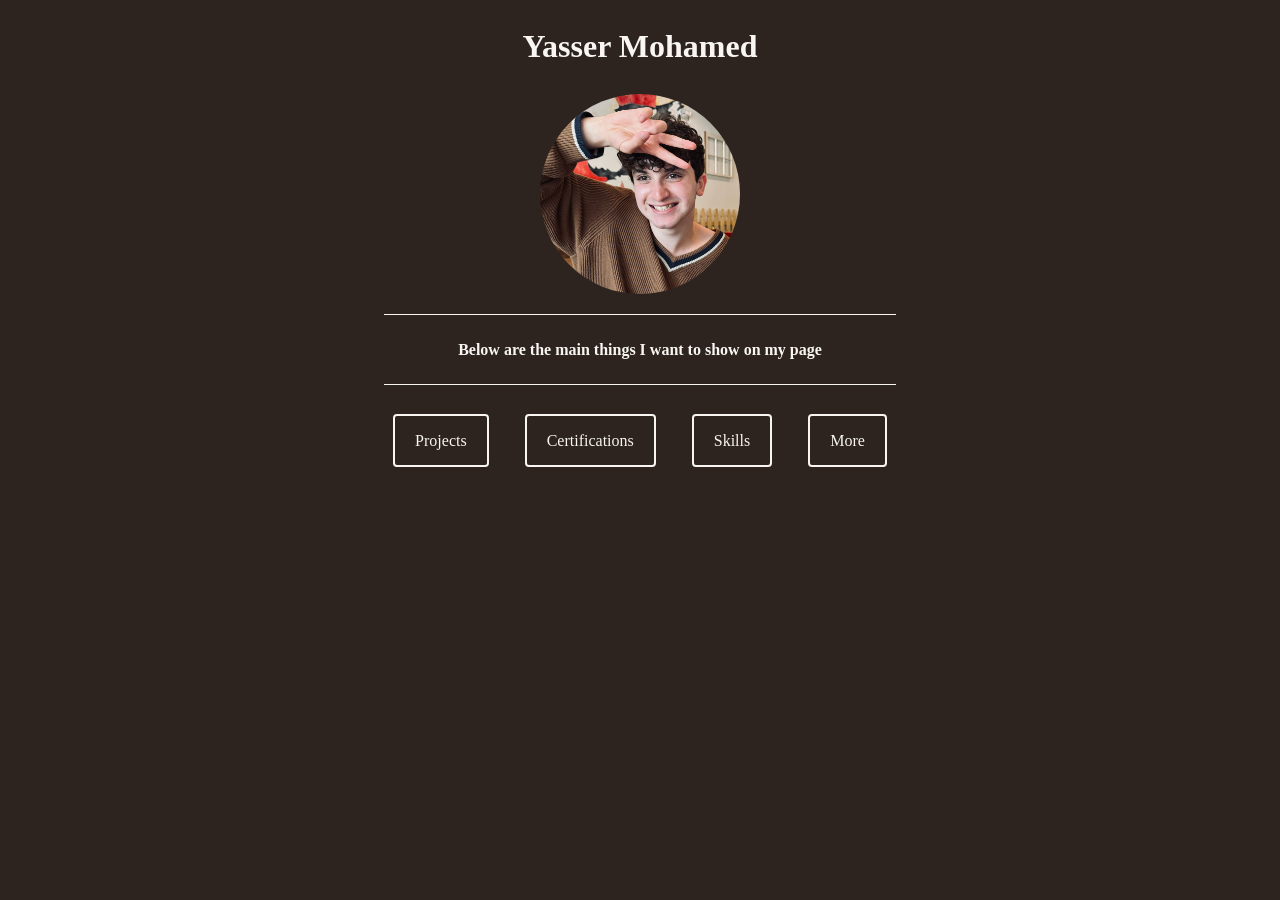
==== index.html @ ab0b314a "fix(index): restore previous version" ====
<!DOCTYPE html>
<html lang="en">
  <head>
    <meta charset="UTF-8"> 
    <title>Home</title>
    <link rel="stylesheet" href="css/styles.css">
  </head>
  <body>
    <header>
      <div class="center">
        <h1>Yasser Mohamed</h1>
        <div class="circular picture">
          <img src="images/CoverPhoto.png" alt="omg it's me!" width="200" height="200">
        </div>
      </div>
    </header>

    <main>
      <div class="center">
        <hr/>
        <h4>Below are the main things I want to show on my page</h4>
        <hr/>

          <!-- TODO: replace links with dropdown menus -->
          <nav>
            <div class="bordered-text"><a href="projects.html">Projects</a></div>
            <div class="bordered-text"><a href="certifications.html">Certifications</a></div>
            <div class="bordered-text"><a href="skills.html">Skills</a></div>
            <div class="bordered-text"><a href="more.html">More</a></div>
        </div>
      </div>
    </main>
  </body>
</html>
---- css/styles.css ----
:root {
  --bg: #2d241f;
  --text: #f8f5f2;
  --accent: #bdd5ef;
  --link: #f8f5f2;
}

body {
  background-color: var(--bg);
  color: var(--text);
  font-family: Garamond, serif;
  line-height: 1.6;
  margin: 0;
}

a { color: var(--link); text-decoration: none; }

a:hover { color: var(--accent); }

.center { text-align: center; }

.bordered-text {
    border: 2px solid var(--text);
    padding: .75em 1.25em;
    margin: 1em 1em;
    display:inline-block;
    border-radius: .25em;
  /*background: rgba(248,245,242,0.05); */
}

.circular img {
  border-radius: 50%;
}

hr {
  display: block;
  height: 1px;
  width: 512px;
  border: 0;
  border-top: 1px solid var(--text);
  margin: .75em auto;
  padding: 0;
}
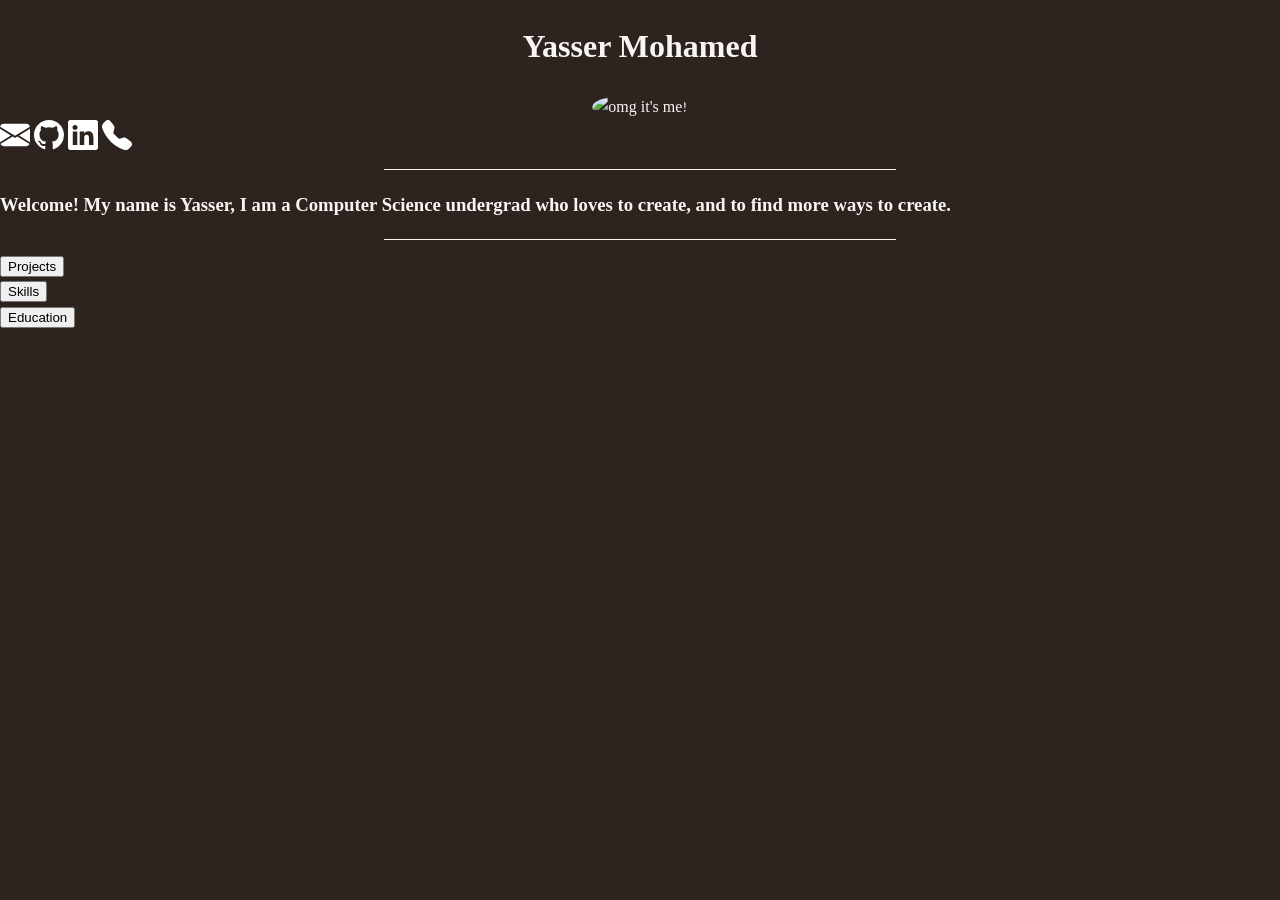
==== commit d97a09e1: "feat(ui): add WIP dropdown sections and wrench 'Under Construction'" ====
--- a/index.html
+++ b/index.html
@@ -1,34 +1,114 @@
 <!DOCTYPE html>
 <html lang="en">
   <head>
-    <meta charset="UTF-8"> 
+    <meta charset="UTF-8" />
     <title>Home</title>
-    <link rel="stylesheet" href="css/styles.css">
+    <link rel="stylesheet" href="css/styles.css" />
+    <script src="js/script.js" defer></script>
   </head>
   <body>
     <header>
       <div class="center">
         <h1>Yasser Mohamed</h1>
         <div class="circular picture">
-          <img src="images/CoverPhoto.png" alt="omg it's me!" width="200" height="200">
+          <img
+            src="assets/images/cover-photo.png"
+            alt="omg it's me!"
+            width="200"
+            height="200"
+          />
         </div>
       </div>
     </header>
 
+    <div class="icons">
+      <a href="mailto:fxassermohamed@gmail.com">
+        <img
+          src="assets/icons/envelope-fill.svg"
+          alt="Email me here!"
+          style="width:30px;height:30px;"
+        />
+      </a>
+      <a href="https://github.com/fxasser">
+        <img
+          src="assets/icons/github.svg"
+          alt="Check out my GitHub!"
+          style="width:30px;height:30px;"
+        />
+      </a>
+      <a href="https://www.linkedin.com/in/fxasser/">
+        <img
+          src="assets/icons/linkedin.svg"
+          alt="Connect with me on LinkedIn!"
+          style="width:30px;height:30px;"
+        />
+      </a>
+      <a href="tel:919-756-0816">
+        <img
+          src="assets/icons/telephone-fill.svg"
+          alt="Give me a call here!"
+          style="width:30px;height:30px;"
+        />
+      </a>
+    </div>
+
     <main>
-      <div class="center">
-        <hr/>
-        <h4>Below are the main things I want to show on my page</h4>
-        <hr/>
+      <div class="blurb">
+        <hr />
+        <h3>
+          Welcome! My name is Yasser, I am a Computer Science undergrad who
+          loves to create, and to find more ways to create.
+        </h3>
+        <hr />
+      </div>
 
-          <!-- TODO: replace links with dropdown menus -->
-          <nav>
-            <div class="bordered-text"><a href="projects.html">Projects</a></div>
-            <div class="bordered-text"><a href="certifications.html">Certifications</a></div>
-            <div class="bordered-text"><a href="skills.html">Skills</a></div>
-            <div class="bordered-text"><a href="more.html">More</a></div>
-        </div>
-      </div>
+      <section class="dropdowns">
+          <div class="dropdown">
+            <button class="dropdown-btn" aria-expanded="false">Projects</button>
+            <div class="dropdown-panel" hidden>
+              <p>Highlights of my recent builds and experiments</p>
+              <!-- <a href="projects.html">View all projects →</a> -->
+          <img
+          src="assets/icons/wrench.svg"
+          alt="Under Construction!"
+          style="width:30px;height:30px;"
+        />
+          <p>Under Construction!</p>
+            </div>
+          </div>
+
+          <div class="dropdown">
+            <button class="dropdown-btn" aria-expanded="false">Skills</button>
+            <div class="dropdown-panel" hidden>
+              <p>Self assesment of my personal skills</p>
+              <!-- <a href="projects.html">View all projects →</a> -->
+               <img
+          src="assets/icons/wrench.svg"
+          alt="Under Construction!"
+          style="width:30px;height:30px;"
+        />
+          <p>Under Construction!</p>
+            </div>
+          </div>
+            </div>
+          </div>
+
+          <div class="dropdown">
+            <button class="dropdown-btn" aria-expanded="false">Education</button>
+            <div class="dropdown-panel" hidden>
+              <p>My relevant course and education history</p>
+              <!-- <a href="projects.html">View all projects →</#a> -->
+                <img
+          src="assets/icons/wrench.svg"
+          alt="Under Construction!"
+          style="width:30px;height:30px;"
+        />
+          <p>Under Construction!</p>
+            </div>
+          </div>
+            </div>
+          </div>
+        </section>
     </main>
   </body>
-</html>
+</html>
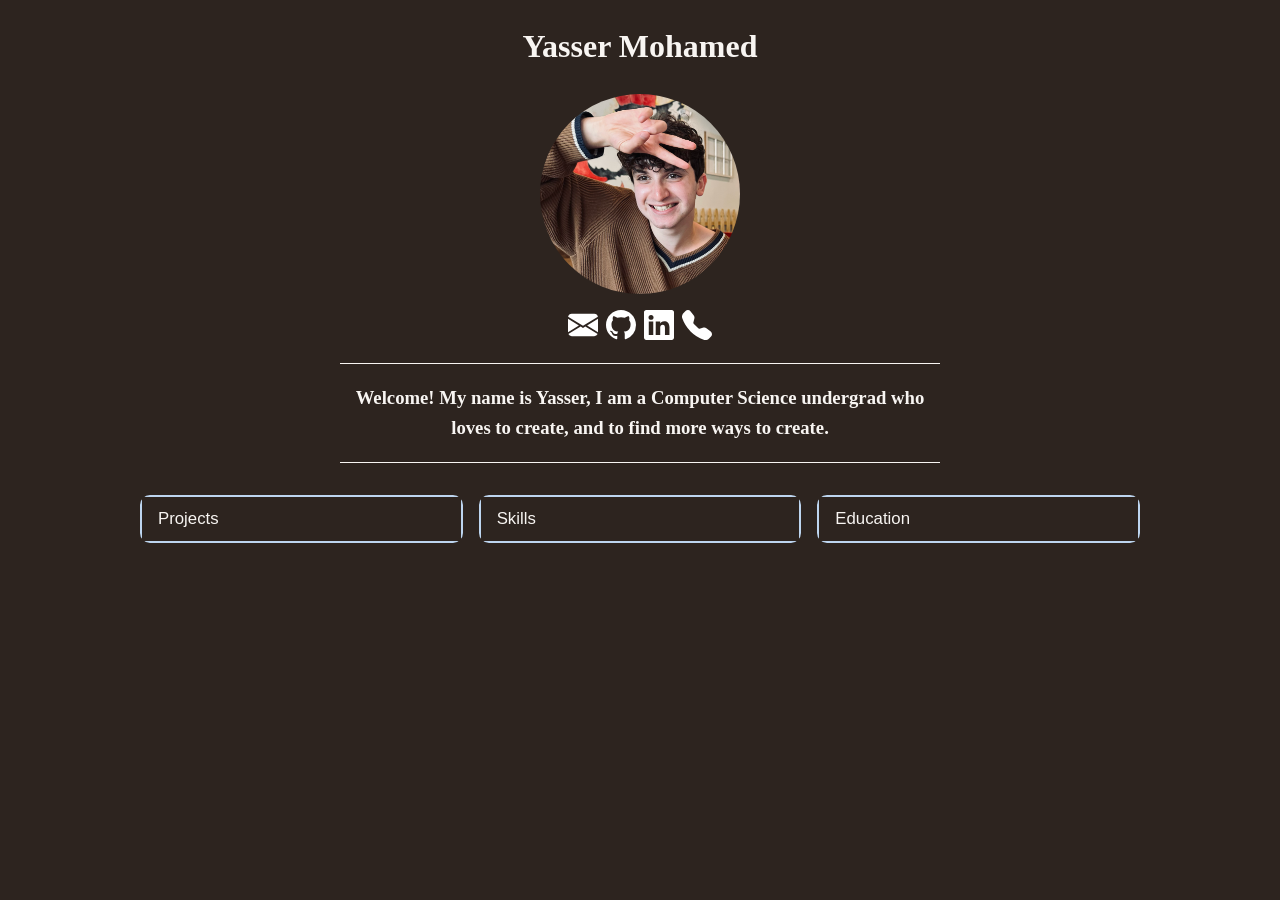
==== commit 778d125a: "fix(images): correct <img> src to assets/images/CoverPhoto.png" ====
--- a/index.html
+++ b/index.html
@@ -12,7 +12,7 @@
         <h1>Yasser Mohamed</h1>
         <div class="circular picture">
           <img
-            src="assets/images/cover-photo.png"
+            src="assets/images/CoverPhoto.png"
             alt="omg it's me!"
             width="200"
             height="200"
--- a/css/styles.css
+++ b/css/styles.css
@@ -1,10 +1,11 @@
+/* Set the primary color scheme for the website */
 :root {
   --bg: #2d241f;
   --text: #f8f5f2;
   --accent: #bdd5ef;
   --link: #f8f5f2;
 }
-
+/** Sets the primary stlying for the body section, including colors, font, and margins */
 body {
   background-color: var(--bg);
   color: var(--text);
@@ -13,26 +14,37 @@
   margin: 0;
 }
 
+/* Styles the anchor links */
 a { color: var(--link); text-decoration: none; }
 
 a:hover { color: var(--accent); }
 
+/* Sets necessary elements to a centered alingment */
 .center { text-align: center; }
 
-.bordered-text {
+/* Creeates a border around the passed text, with the specificied variables */
+/*.bordered-text {
     border: 2px solid var(--text);
     padding: .75em 1.25em;
     margin: 1em 1em;
     display:inline-block;
     border-radius: .25em;
-  /*background: rgba(248,245,242,0.05); */
-}
+  /* background: rgba(248,245,242,0.05); */
+/*
+} */
 
+/* Turns an image into a circle */
 .circular img {
   border-radius: 50%;
 }
 
-hr {
+/* Sets the fill color for SVG icons */
+.svg-color {
+  fill: var(--text);
+}
+
+/* Styles a horizontal rule element used specifically by the intro text */
+.intro-hr {
   display: block;
   height: 1px;
   width: 512px;
@@ -40,4 +52,110 @@
   border-top: 1px solid var(--text);
   margin: .75em auto;
   padding: 0;
+}
+/* Turns the passed text into a button that opens a drop-down menu when clicked  */
+.dropdowns {
+  display: flex;
+  flex-wrap: wrap;
+  gap: 1rem;
+  justify-content: center;
+  max-width: 1000px;
+  margin: 2rem auto;
+}
+
+/* Card stays fixed height; panel will overlay outside it */
+.dropdown {
+  position: relative;
+  flex: 1 1 260px;
+  max-width: 320px;
+  border: 2px solid var(--accent);
+  border-radius: 10px;
+  overflow: visible;
+}
+
+/* Sets styling for .dropdowns */
+.dropdown-btn {
+  width: 100%;
+  text-align: left;
+  background: var(--bg);
+  color: var(--text);
+  padding: 12px 16px;
+  font-size: 1.05rem;
+  border: none;
+  cursor: pointer;
+}
+
+/* Sliding panel for .dropdowns, positioned below the card */
+.dropdown-panel {
+  position: absolute;
+  left: -2px;
+  right: -2px;
+  top: calc(100% + 8px);
+  padding: 12px 16px;
+
+  opacity: 0;
+  pointer-events: none;
+  transform: translateY(-8px);
+  transition: opacity .25s ease, transform .25s ease;
+  z-index: 5;
+}
+
+/* Visible state for .dropdown-panel */
+.dropdown.open .dropdown-panel {
+  opacity: 1;
+  pointer-events: auto;
+  transform: translateY(0);
+}
+
+/* Links inside panel */
+.dropdown-panel a {
+  display: inline-block;
+  margin-top: 6px;
+  color: var(--link);
+  text-decoration: none;
+}
+.dropdown-panel a:hover { color: var(--accent); }
+
+/* Dropdown button hover effect */
+.dropdown-btn:hover {
+  background-color: #8f6a4b;
+}
+
+
+/* Links inside dropdown content */
+.dropdown-content a {
+  display: block;
+  color: var(--link);
+  margin: 8px 0;
+}
+
+/* Active state for dropdowns */
+.dropdown.active .dropdown-content {
+  max-height: 200px;
+  padding: 15px 20px;
+}
+
+/* Hover effect for dropdowns */
+.dropdown:hover .dropdown-content {
+  max-height: 200px;
+  padding: 15px 20px;
+}
+
+/* Adds a small margin between social icons, and centers them */
+.icons{
+  display:flex;
+  justify-content:center;
+  align-items:center;
+  gap:.5rem;
+  margin:.5rem auto;
+}
+
+
+/* Constrain the blurb and hr to same width */
+.blurb{ max-width:75ch; margin:1rem auto; text-align:center; }
+.blurb hr{
+  width:100%;
+  border:0;
+  border-top:1px solid var(--text);
+  margin:.75em 0;
 }
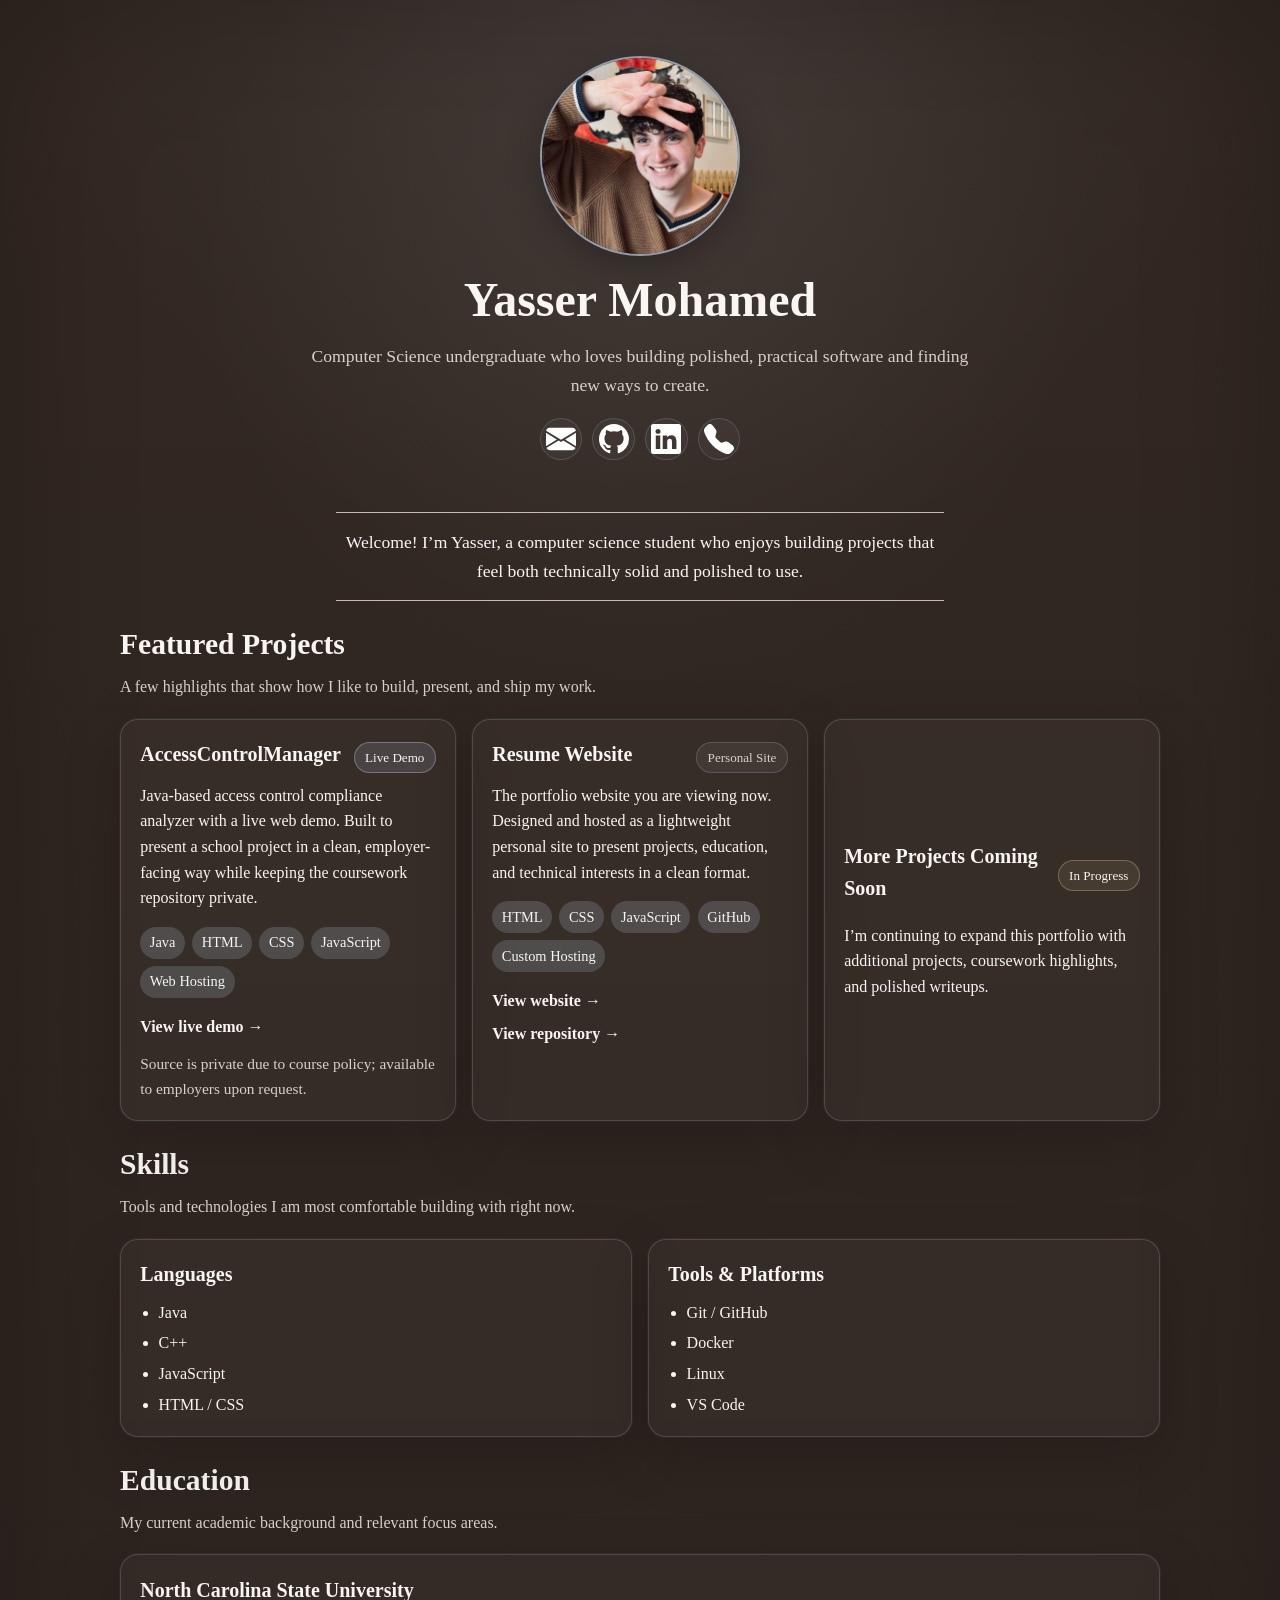
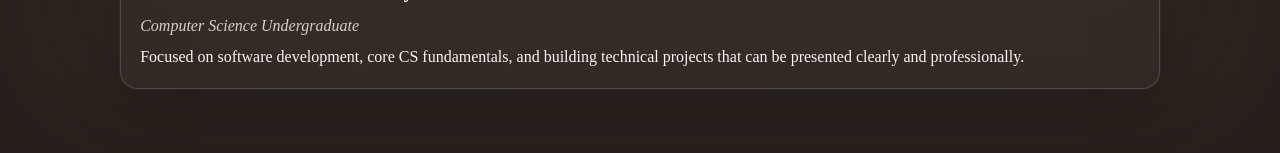
==== commit 89e2de0f: "feat(site): redesign portfolio homepage with section-based layout" ====
--- a/index.html
+++ b/index.html
@@ -2,113 +2,241 @@
 <html lang="en">
   <head>
     <meta charset="UTF-8" />
-    <title>Home</title>
+    <meta
+      name="viewport"
+      content="width=device-width, initial-scale=1.0"
+    />
+    <title>Yasser Mohamed | Portfolio</title>
     <link rel="stylesheet" href="css/styles.css" />
     <script src="js/script.js" defer></script>
   </head>
   <body>
-    <header>
-      <div class="center">
-        <h1>Yasser Mohamed</h1>
-        <div class="circular picture">
+    <div class="page-shell">
+      <header class="hero">
+        <div class="hero__content">
           <img
+            class="hero__photo"
             src="assets/images/CoverPhoto.png"
-            alt="omg it's me!"
+            alt="Portrait of Yasser Mohamed"
             width="200"
             height="200"
           />
+
+          <h1>Yasser Mohamed</h1>
+
+          <p class="hero__tagline">
+            Computer Science undergraduate who loves building polished,
+            practical software and finding new ways to create.
+          </p>
+
+          <div class="icons" aria-label="Social links">
+            <a href="mailto:fxassermohamed@gmail.com" aria-label="Email">
+              <img
+                src="assets/icons/envelope-fill.svg"
+                alt=""
+                width="30"
+                height="30"
+              />
+            </a>
+            <a href="https://github.com/fxasser" aria-label="GitHub">
+              <img
+                src="assets/icons/github.svg"
+                alt=""
+                width="30"
+                height="30"
+              />
+            </a>
+            <a
+              href="https://www.linkedin.com/in/fxasser/"
+              aria-label="LinkedIn"
+            >
+              <img
+                src="assets/icons/linkedin.svg"
+                alt=""
+                width="30"
+                height="30"
+              />
+            </a>
+            <a href="tel:919-756-0816" aria-label="Phone">
+              <img
+                src="assets/icons/telephone-fill.svg"
+                alt=""
+                width="30"
+                height="30"
+              />
+            </a>
+          </div>
         </div>
-      </div>
-    </header>
-
-    <div class="icons">
-      <a href="mailto:fxassermohamed@gmail.com">
-        <img
-          src="assets/icons/envelope-fill.svg"
-          alt="Email me here!"
-          style="width:30px;height:30px;"
-        />
-      </a>
-      <a href="https://github.com/fxasser">
-        <img
-          src="assets/icons/github.svg"
-          alt="Check out my GitHub!"
-          style="width:30px;height:30px;"
-        />
-      </a>
-      <a href="https://www.linkedin.com/in/fxasser/">
-        <img
-          src="assets/icons/linkedin.svg"
-          alt="Connect with me on LinkedIn!"
-          style="width:30px;height:30px;"
-        />
-      </a>
-      <a href="tel:919-756-0816">
-        <img
-          src="assets/icons/telephone-fill.svg"
-          alt="Give me a call here!"
-          style="width:30px;height:30px;"
-        />
-      </a>
+      </header>
+
+      <main class="main-content">
+        <section class="section intro">
+          <div class="section__inner narrow">
+            <hr class="section-rule" />
+            <p class="intro-text">
+              Welcome! I’m Yasser, a computer science student who enjoys
+              building projects that feel both technically solid and polished to
+              use.
+            </p>
+            <hr class="section-rule" />
+          </div>
+        </section>
+
+        <section class="section">
+          <div class="section__inner">
+            <div class="section-heading">
+              <h2>Featured Projects</h2>
+              <p>
+                A few highlights that show how I like to build, present, and
+                ship my work.
+              </p>
+            </div>
+
+            <div class="card-grid">
+              <article class="card project-card">
+                <div class="card__top">
+                  <h3>AccessControlManager</h3>
+                  <span class="badge badge--live">Live Demo</span>
+                </div>
+
+                <p>
+                  Java-based access control compliance analyzer with a live web
+                  demo. Built to present a school project in a clean,
+                  employer-facing way while keeping the coursework repository
+                  private.
+                </p>
+
+                <ul class="tag-list" aria-label="Project technologies">
+                  <li>Java</li>
+                  <li>HTML</li>
+                  <li>CSS</li>
+                  <li>JavaScript</li>
+                  <li>Web Hosting</li>
+                </ul>
+
+                <div class="card__links">
+                  <a
+                    href="https://accesscontrolmanager.fxasser.com/"
+                    target="_blank"
+                    rel="noopener noreferrer"
+                  >
+                    View live demo →
+                  </a>
+                  <p class="note">
+                    Source is private due to course policy; available to
+                    employers upon request.
+                  </p>
+                </div>
+              </article>
+
+              <article class="card project-card">
+                <div class="card__top">
+                  <h3>Resume Website</h3>
+                  <span class="badge">Personal Site</span>
+                </div>
+
+                <p>
+                  The portfolio website you are viewing now. Designed and hosted
+                  as a lightweight personal site to present projects, education,
+                  and technical interests in a clean format.
+                </p>
+
+                <ul class="tag-list" aria-label="Project technologies">
+                  <li>HTML</li>
+                  <li>CSS</li>
+                  <li>JavaScript</li>
+                  <li>GitHub</li>
+                  <li>Custom Hosting</li>
+                </ul>
+
+                <div class="card__links">
+                  <a
+                    href="https://fxasser.com"
+                    target="_blank"
+                    rel="noopener noreferrer"
+                  >
+                    View website →
+                  </a>
+                  <a
+                    href="https://github.com/fxasser/Resume-website"
+                    target="_blank"
+                    rel="noopener noreferrer"
+                  >
+                    View repository →
+                  </a>
+                </div>
+              </article>
+
+              <article class="card placeholder-card">
+                <div class="card__top">
+                  <h3>More Projects Coming Soon</h3>
+                  <span class="badge badge--wip">In Progress</span>
+                </div>
+
+                <p>
+                  I’m continuing to expand this portfolio with additional
+                  projects, coursework highlights, and polished writeups.
+                </p>
+              </article>
+            </div>
+          </div>
+        </section>
+
+        <section class="section">
+          <div class="section__inner">
+            <div class="section-heading">
+              <h2>Skills</h2>
+              <p>
+                Tools and technologies I am most comfortable building with right
+                now.
+              </p>
+            </div>
+
+            <div class="card-grid two-up">
+              <article class="card">
+                <h3>Languages</h3>
+                <ul class="simple-list">
+                  <li>Java</li>
+                  <li>C++</li>
+                  <li>JavaScript</li>
+                  <li>HTML / CSS</li>
+                </ul>
+              </article>
+
+              <article class="card">
+                <h3>Tools & Platforms</h3>
+                <ul class="simple-list">
+                  <li>Git / GitHub</li>
+                  <li>Docker</li>
+                  <li>Linux</li>
+                  <li>VS Code</li>
+                </ul>
+              </article>
+            </div>
+          </div>
+        </section>
+
+        <section class="section">
+          <div class="section__inner">
+            <div class="section-heading">
+              <h2>Education</h2>
+              <p>My current academic background and relevant focus areas.</p>
+            </div>
+
+            <article class="card education-card">
+              <h3>North Carolina State University</h3>
+              <p class="education-subtitle">
+                Computer Science Undergraduate
+              </p>
+              <p>
+                Focused on software development, core CS fundamentals, and
+                building technical projects that can be presented clearly and
+                professionally.
+              </p>
+            </article>
+          </div>
+        </section>
+      </main>
     </div>
-
-    <main>
-      <div class="blurb">
-        <hr />
-        <h3>
-          Welcome! My name is Yasser, I am a Computer Science undergrad who
-          loves to create, and to find more ways to create.
-        </h3>
-        <hr />
-      </div>
-
-      <section class="dropdowns">
-          <div class="dropdown">
-            <button class="dropdown-btn" aria-expanded="false">Projects</button>
-            <div class="dropdown-panel" hidden>
-              <p>Highlights of my recent builds and experiments</p>
-              <!-- <a href="projects.html">View all projects →</a> -->
-          <img
-          src="assets/icons/wrench.svg"
-          alt="Under Construction!"
-          style="width:30px;height:30px;"
-        />
-          <p>Under Construction!</p>
-            </div>
-          </div>
-
-          <div class="dropdown">
-            <button class="dropdown-btn" aria-expanded="false">Skills</button>
-            <div class="dropdown-panel" hidden>
-              <p>Self assesment of my personal skills</p>
-              <!-- <a href="projects.html">View all projects →</a> -->
-               <img
-          src="assets/icons/wrench.svg"
-          alt="Under Construction!"
-          style="width:30px;height:30px;"
-        />
-          <p>Under Construction!</p>
-            </div>
-          </div>
-            </div>
-          </div>
-
-          <div class="dropdown">
-            <button class="dropdown-btn" aria-expanded="false">Education</button>
-            <div class="dropdown-panel" hidden>
-              <p>My relevant course and education history</p>
-              <!-- <a href="projects.html">View all projects →</#a> -->
-                <img
-          src="assets/icons/wrench.svg"
-          alt="Under Construction!"
-          style="width:30px;height:30px;"
-        />
-          <p>Under Construction!</p>
-            </div>
-          </div>
-            </div>
-          </div>
-        </section>
-    </main>
   </body>
 </html>
--- a/css/styles.css
+++ b/css/styles.css
@@ -1,161 +1,286 @@
-/* Set the primary color scheme for the website */
 :root {
   --bg: #2d241f;
+  --bg-soft: #352a24;
+  --panel: rgba(255, 255, 255, 0.035);
+  --panel-strong: rgba(255, 255, 255, 0.06);
   --text: #f8f5f2;
+  --muted: #d9d0c8;
   --accent: #bdd5ef;
+  --accent-soft: rgba(189, 213, 239, 0.18);
   --link: #f8f5f2;
-}
-/** Sets the primary stlying for the body section, including colors, font, and margins */
+  --shadow: 0 10px 30px rgba(0, 0, 0, 0.18);
+  --shadow-soft: 0 0 0 1px rgba(255, 255, 255, 0.04),
+    0 20px 60px rgba(0, 0, 0, 0.18);
+}
+
+* {
+  box-sizing: border-box;
+}
+
+html {
+  scroll-behavior: smooth;
+}
+
 body {
-  background-color: var(--bg);
+  margin: 0;
   color: var(--text);
   font-family: Garamond, serif;
   line-height: 1.6;
-  margin: 0;
-}
-
-/* Styles the anchor links */
-a { color: var(--link); text-decoration: none; }
-
-a:hover { color: var(--accent); }
-
-/* Sets necessary elements to a centered alingment */
-.center { text-align: center; }
-
-/* Creeates a border around the passed text, with the specificied variables */
-/*.bordered-text {
-    border: 2px solid var(--text);
-    padding: .75em 1.25em;
-    margin: 1em 1em;
-    display:inline-block;
-    border-radius: .25em;
-  /* background: rgba(248,245,242,0.05); */
-/*
-} */
-
-/* Turns an image into a circle */
-.circular img {
-  border-radius: 50%;
-}
-
-/* Sets the fill color for SVG icons */
-.svg-color {
-  fill: var(--text);
-}
-
-/* Styles a horizontal rule element used specifically by the intro text */
-.intro-hr {
-  display: block;
-  height: 1px;
-  width: 512px;
-  border: 0;
-  border-top: 1px solid var(--text);
-  margin: .75em auto;
-  padding: 0;
-}
-/* Turns the passed text into a button that opens a drop-down menu when clicked  */
-.dropdowns {
-  display: flex;
-  flex-wrap: wrap;
-  gap: 1rem;
-  justify-content: center;
-  max-width: 1000px;
-  margin: 2rem auto;
-}
-
-/* Card stays fixed height; panel will overlay outside it */
-.dropdown {
-  position: relative;
-  flex: 1 1 260px;
-  max-width: 320px;
-  border: 2px solid var(--accent);
-  border-radius: 10px;
-  overflow: visible;
-}
-
-/* Sets styling for .dropdowns */
-.dropdown-btn {
-  width: 100%;
-  text-align: left;
-  background: var(--bg);
-  color: var(--text);
-  padding: 12px 16px;
-  font-size: 1.05rem;
-  border: none;
-  cursor: pointer;
-}
-
-/* Sliding panel for .dropdowns, positioned below the card */
-.dropdown-panel {
-  position: absolute;
-  left: -2px;
-  right: -2px;
-  top: calc(100% + 8px);
-  padding: 12px 16px;
-
-  opacity: 0;
-  pointer-events: none;
-  transform: translateY(-8px);
-  transition: opacity .25s ease, transform .25s ease;
-  z-index: 5;
-}
-
-/* Visible state for .dropdown-panel */
-.dropdown.open .dropdown-panel {
-  opacity: 1;
-  pointer-events: auto;
-  transform: translateY(0);
-}
-
-/* Links inside panel */
-.dropdown-panel a {
-  display: inline-block;
-  margin-top: 6px;
+  background:
+    radial-gradient(circle at top, rgba(189, 213, 239, 0.08), transparent 32%),
+    radial-gradient(circle at 50% 15%, rgba(255, 255, 255, 0.04), transparent 28%),
+    linear-gradient(180deg, #332822 0%, #2d241f 100%);
+}
+
+a {
   color: var(--link);
   text-decoration: none;
 }
-.dropdown-panel a:hover { color: var(--accent); }
-
-/* Dropdown button hover effect */
-.dropdown-btn:hover {
-  background-color: #8f6a4b;
-}
-
-
-/* Links inside dropdown content */
-.dropdown-content a {
+
+a:hover {
+  color: var(--accent);
+}
+
+img {
+  max-width: 100%;
   display: block;
-  color: var(--link);
-  margin: 8px 0;
-}
-
-/* Active state for dropdowns */
-.dropdown.active .dropdown-content {
-  max-height: 200px;
-  padding: 15px 20px;
-}
-
-/* Hover effect for dropdowns */
-.dropdown:hover .dropdown-content {
-  max-height: 200px;
-  padding: 15px 20px;
-}
-
-/* Adds a small margin between social icons, and centers them */
-.icons{
-  display:flex;
-  justify-content:center;
-  align-items:center;
-  gap:.5rem;
-  margin:.5rem auto;
-}
-
-
-/* Constrain the blurb and hr to same width */
-.blurb{ max-width:75ch; margin:1rem auto; text-align:center; }
-.blurb hr{
-  width:100%;
-  border:0;
-  border-top:1px solid var(--text);
-  margin:.75em 0;
+}
+
+.page-shell {
+  min-height: 100vh;
+  box-shadow: inset 0 0 140px rgba(0, 0, 0, 0.22);
+}
+
+.hero {
+  padding: 3.5rem 1.25rem 2rem;
+}
+
+.hero__content {
+  max-width: 760px;
+  margin: 0 auto;
+  text-align: center;
+}
+
+.hero__photo {
+  width: 200px;
+  height: 200px;
+  margin: 0 auto 1.1rem;
+  border-radius: 50%;
+  object-fit: cover;
+  border: 2px solid rgba(189, 213, 239, 0.65);
+  box-shadow: 0 10px 35px rgba(0, 0, 0, 0.28);
+}
+
+.hero h1 {
+  margin: 0;
+  font-size: clamp(2.1rem, 4vw, 3rem);
+  line-height: 1.1;
+}
+
+.hero__tagline {
+  max-width: 42rem;
+  margin: 1rem auto 0;
+  color: var(--muted);
+  font-size: 1.1rem;
+}
+
+.icons {
+  display: flex;
+  justify-content: center;
+  align-items: center;
+  gap: 0.65rem;
+  margin: 1.2rem auto 0;
+}
+
+.icons a {
+  display: inline-flex;
+  align-items: center;
+  justify-content: center;
+  width: 2.65rem;
+  height: 2.65rem;
+  border-radius: 999px;
+  background: var(--panel);
+  border: 1px solid rgba(189, 213, 239, 0.18);
+  transition: transform 0.18s ease, border-color 0.18s ease,
+    background 0.18s ease;
+}
+
+.icons a:hover {
+  transform: translateY(-2px);
+  border-color: rgba(189, 213, 239, 0.45);
+  background: var(--panel-strong);
+}
+
+.main-content {
+  padding: 0 1.25rem 4rem;
+}
+
+.section {
+  margin-top: 1.25rem;
+}
+
+.section__inner {
+  max-width: 1040px;
+  margin: 0 auto;
+}
+
+.section__inner.narrow {
+  max-width: 76ch;
+}
+
+.section-heading {
+  margin-bottom: 1.2rem;
+}
+
+.section-heading h2 {
+  margin: 0;
+  font-size: 1.85rem;
+}
+
+.section-heading p {
+  margin: 0.35rem 0 0;
+  color: var(--muted);
+  font-size: 1rem;
+}
+
+.intro-text {
+  margin: 0;
+  text-align: center;
+  font-size: 1.1rem;
+  color: var(--text);
+}
+
+.section-rule {
+  margin: 0.95rem auto;
+  border: 0;
+  border-top: 1px solid rgba(248, 245, 242, 0.72);
+}
+
+.card-grid {
+  display: grid;
+  gap: 1rem;
+  grid-template-columns: repeat(auto-fit, minmax(260px, 1fr));
+}
+
+.card-grid.two-up {
+  grid-template-columns: repeat(auto-fit, minmax(300px, 1fr));
+}
+
+.card {
+  background: var(--panel);
+  border: 1px solid rgba(189, 213, 239, 0.18);
+  border-radius: 18px;
+  padding: 1.15rem 1.2rem;
+  box-shadow: var(--shadow-soft);
+  backdrop-filter: blur(2px);
+}
+
+.card h3 {
+  margin: 0 0 0.45rem;
+  font-size: 1.25rem;
+}
+
+.card p {
+  margin: 0.35rem 0 0;
+}
+
+.card__top {
+  display: flex;
+  align-items: center;
+  justify-content: space-between;
+  gap: 0.75rem;
+  margin-bottom: 0.35rem;
+}
+
+.card__links {
+  margin-top: 1rem;
+  display: flex;
+  flex-direction: column;
+  gap: 0.45rem;
+}
+
+.card__links a {
+  font-weight: 600;
+}
+
+.badge {
+  display: inline-block;
+  padding: 0.25rem 0.65rem;
+  border-radius: 999px;
+  background: rgba(255, 255, 255, 0.06);
+  border: 1px solid rgba(189, 213, 239, 0.2);
+  color: var(--muted);
+  font-size: 0.82rem;
+  white-space: nowrap;
+}
+
+.badge--live {
+  color: var(--text);
+  background: rgba(189, 213, 239, 0.14);
+  border-color: rgba(189, 213, 239, 0.35);
+}
+
+.badge--wip {
+  color: var(--text);
+  background: rgba(255, 228, 166, 0.08);
+  border-color: rgba(255, 228, 166, 0.28);
+}
+
+.tag-list {
+  display: flex;
+  flex-wrap: wrap;
+  gap: 0.45rem;
+  padding: 0;
+  margin: 1rem 0 0;
+  list-style: none;
+}
+
+.tag-list li {
+  padding: 0.28rem 0.6rem;
+  border-radius: 999px;
+  background: var(--accent-soft);
+  color: var(--text);
+  font-size: 0.9rem;
+}
+
+.note {
+  color: var(--muted);
+  font-size: 0.96rem;
+}
+
+.simple-list {
+  margin: 0.6rem 0 0;
+  padding-left: 1.15rem;
+}
+
+.simple-list li + li {
+  margin-top: 0.32rem;
+}
+
+.education-subtitle {
+  color: var(--muted);
+  font-style: italic;
+  margin-top: -0.1rem;
+}
+
+.placeholder-card {
+  display: flex;
+  flex-direction: column;
+  justify-content: center;
+}
+
+@media (max-width: 640px) {
+  .hero {
+    padding-top: 2.5rem;
+  }
+
+  .hero__photo {
+    width: 170px;
+    height: 170px;
+  }
+
+  .card__top {
+    flex-direction: column;
+    align-items: flex-start;
+  }
 }
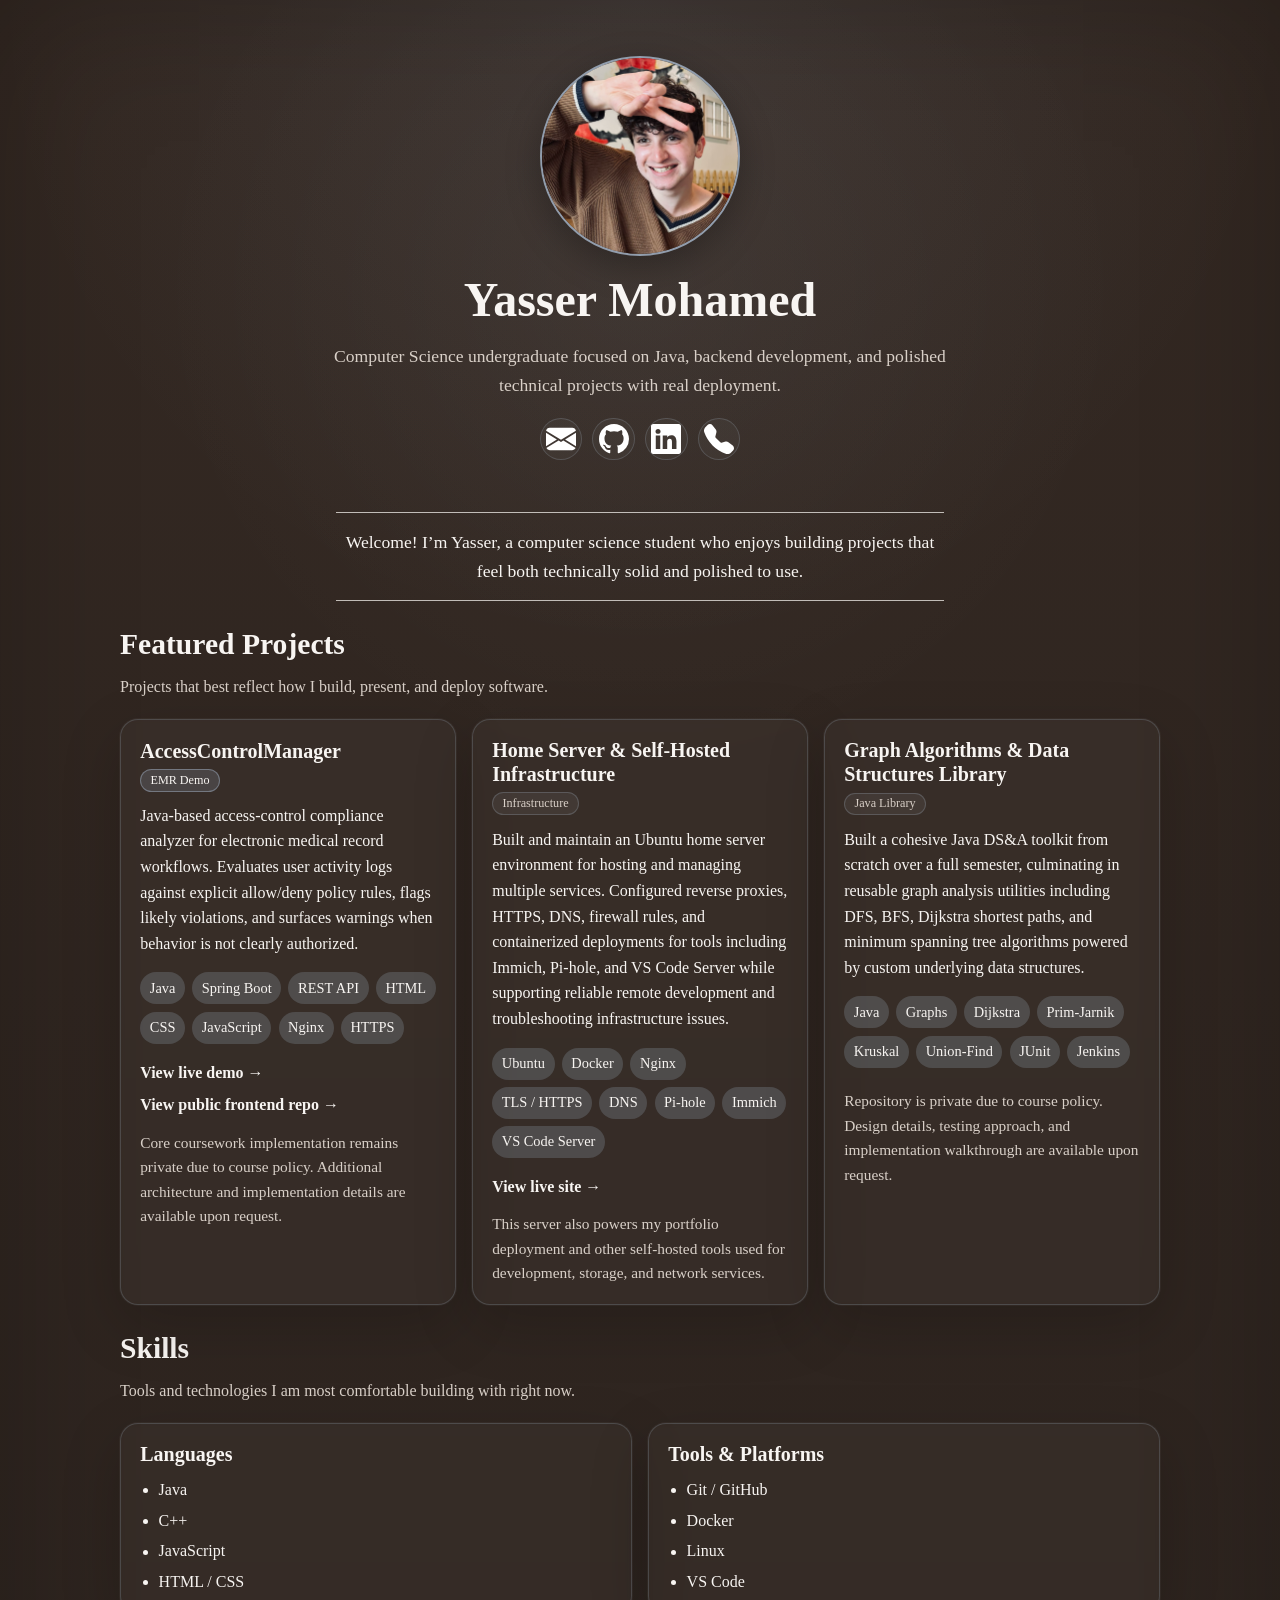
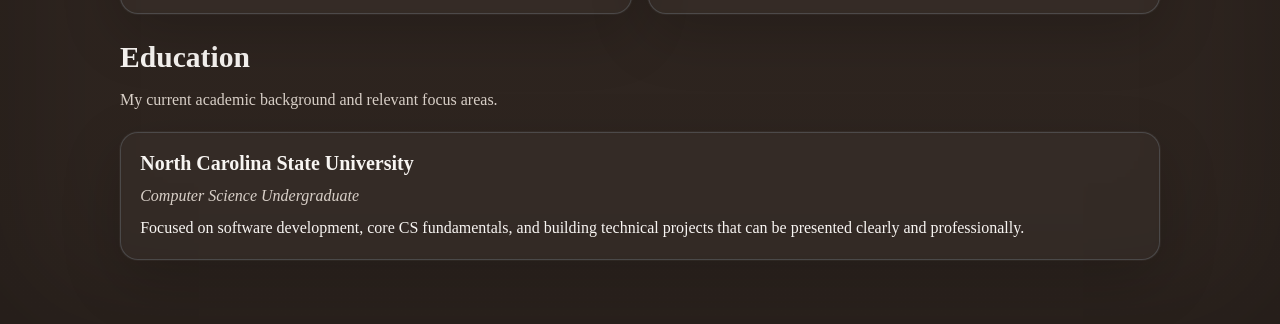
==== commit e750e325: "feat(projects): add featured projects for ACM, self-hosted infra, and DS&A library" ====
--- a/index.html
+++ b/index.html
@@ -2,10 +2,7 @@
 <html lang="en">
   <head>
     <meta charset="UTF-8" />
-    <meta
-      name="viewport"
-      content="width=device-width, initial-scale=1.0"
-    />
+    <meta name="viewport" content="width=device-width, initial-scale=1.0" />
     <title>Yasser Mohamed | Portfolio</title>
     <link rel="stylesheet" href="css/styles.css" />
     <script src="js/script.js" defer></script>
@@ -25,8 +22,8 @@
           <h1>Yasser Mohamed</h1>
 
           <p class="hero__tagline">
-            Computer Science undergraduate who loves building polished,
-            practical software and finding new ways to create.
+            Computer Science undergraduate focused on Java, backend
+            development, and polished technical projects with real deployment.
           </p>
 
           <div class="icons" aria-label="Social links">
@@ -87,8 +84,8 @@
             <div class="section-heading">
               <h2>Featured Projects</h2>
               <p>
-                A few highlights that show how I like to build, present, and
-                ship my work.
+                Projects that best reflect how I build, present, and deploy
+                software.
               </p>
             </div>
 
@@ -96,22 +93,25 @@
               <article class="card project-card">
                 <div class="card__top">
                   <h3>AccessControlManager</h3>
-                  <span class="badge badge--live">Live Demo</span>
+                  <span class="badge badge--featured">EMR Demo</span>
                 </div>
 
                 <p>
-                  Java-based access control compliance analyzer with a live web
-                  demo. Built to present a school project in a clean,
-                  employer-facing way while keeping the coursework repository
-                  private.
+                  Java-based access-control compliance analyzer for electronic medical
+                  record workflows. Evaluates user activity logs against explicit
+                  allow/deny policy rules, flags likely violations, and surfaces warnings
+                  when behavior is not clearly authorized.
                 </p>
 
                 <ul class="tag-list" aria-label="Project technologies">
                   <li>Java</li>
+                  <li>Spring Boot</li>
+                  <li>REST API</li>
                   <li>HTML</li>
                   <li>CSS</li>
                   <li>JavaScript</li>
-                  <li>Web Hosting</li>
+                  <li>Nginx</li>
+                  <li>HTTPS</li>
                 </ul>
 
                 <div class="card__links">
@@ -122,31 +122,43 @@
                   >
                     View live demo →
                   </a>
+                  <a
+                    href="https://github.com/fxasser/accesscontrolmanager-demo-frontend"
+                    target="_blank"
+                    rel="noopener noreferrer"
+                  >
+                    View public frontend repo →
+                  </a>
                   <p class="note">
-                    Source is private due to course policy; available to
-                    employers upon request.
+                    Core coursework implementation remains private due to course policy.
+                    Additional architecture and implementation details are available upon request.
                   </p>
                 </div>
               </article>
 
               <article class="card project-card">
                 <div class="card__top">
-                  <h3>Resume Website</h3>
-                  <span class="badge">Personal Site</span>
+                  <h3>Home Server &amp; Self-Hosted Infrastructure</h3>
+                  <span class="badge">Infrastructure</span>
                 </div>
 
                 <p>
-                  The portfolio website you are viewing now. Designed and hosted
-                  as a lightweight personal site to present projects, education,
-                  and technical interests in a clean format.
+                  Built and maintain an Ubuntu home server environment for hosting and
+                  managing multiple services. Configured reverse proxies, HTTPS, DNS,
+                  firewall rules, and containerized deployments for tools including
+                  Immich, Pi-hole, and VS Code Server while supporting reliable remote
+                  development and troubleshooting infrastructure issues.
                 </p>
 
                 <ul class="tag-list" aria-label="Project technologies">
-                  <li>HTML</li>
-                  <li>CSS</li>
-                  <li>JavaScript</li>
-                  <li>GitHub</li>
-                  <li>Custom Hosting</li>
+                  <li>Ubuntu</li>
+                  <li>Docker</li>
+                  <li>Nginx</li>
+                  <li>TLS / HTTPS</li>
+                  <li>DNS</li>
+                  <li>Pi-hole</li>
+                  <li>Immich</li>
+                  <li>VS Code Server</li>
                 </ul>
 
                 <div class="card__links">
@@ -155,31 +167,47 @@
                     target="_blank"
                     rel="noopener noreferrer"
                   >
-                    View website →
+                    View live site →
                   </a>
-                  <a
-                    href="https://github.com/fxasser/Resume-website"
-                    target="_blank"
-                    rel="noopener noreferrer"
-                  >
-                    View repository →
-                  </a>
-                </div>
-              </article>
-
-              <article class="card placeholder-card">
+                  <p class="note">
+                    This server also powers my portfolio deployment and other self-hosted
+                    tools used for development, storage, and network services.
+                  </p>
+                </div>
+              </article>
+
+              <article class="card project-card">
                 <div class="card__top">
-                  <h3>More Projects Coming Soon</h3>
-                  <span class="badge badge--wip">In Progress</span>
+                  <h3>Graph Algorithms &amp; Data Structures Library</h3>
+                  <span class="badge">Java Library</span>
                 </div>
 
                 <p>
-                  I’m continuing to expand this portfolio with additional
-                  projects, coursework highlights, and polished writeups.
+                  Built a cohesive Java DS&amp;A toolkit from scratch over a full semester,
+                  culminating in reusable graph analysis utilities including DFS, BFS,
+                  Dijkstra shortest paths, and minimum spanning tree algorithms powered by
+                  custom underlying data structures.
                 </p>
-              </article>
-            </div>
-          </div>
+
+                <ul class="tag-list" aria-label="Project technologies">
+                  <li>Java</li>
+                  <li>Graphs</li>
+                  <li>Dijkstra</li>
+                  <li>Prim-Jarnik</li>
+                  <li>Kruskal</li>
+                  <li>Union-Find</li>
+                  <li>JUnit</li>
+                  <li>Jenkins</li>
+                </ul>
+
+                <div class="card__links">
+                  <p class="note">
+                    Repository is private due to course policy. Design details, testing
+                    approach, and implementation walkthrough are available upon request.
+                  </p>
+                </div>
+              </article>
+            </div>
         </section>
 
         <section class="section">
@@ -225,9 +253,7 @@
 
             <article class="card education-card">
               <h3>North Carolina State University</h3>
-              <p class="education-subtitle">
-                Computer Science Undergraduate
-              </p>
+              <p class="education-subtitle">Computer Science Undergraduate</p>
               <p>
                 Focused on software development, core CS fundamentals, and
                 building technical projects that can be presented clearly and
--- a/css/styles.css
+++ b/css/styles.css
@@ -1,3 +1,4 @@
+/* ===== Theme / Base ===== */
 :root {
   --bg: #2d241f;
   --bg-soft: #352a24;
@@ -8,8 +9,8 @@
   --accent: #bdd5ef;
   --accent-soft: rgba(189, 213, 239, 0.18);
   --link: #f8f5f2;
-  --shadow: 0 10px 30px rgba(0, 0, 0, 0.18);
-  --shadow-soft: 0 0 0 1px rgba(255, 255, 255, 0.04),
+  --shadow-soft:
+    0 0 0 1px rgba(255, 255, 255, 0.04),
     0 20px 60px rgba(0, 0, 0, 0.18);
 }
 
@@ -46,11 +47,13 @@
   display: block;
 }
 
+/* Soft edge vignette for depth */
 .page-shell {
   min-height: 100vh;
   box-shadow: inset 0 0 140px rgba(0, 0, 0, 0.22);
 }
 
+/* ===== Hero ===== */
 .hero {
   padding: 3.5rem 1.25rem 2rem;
 }
@@ -84,6 +87,7 @@
   font-size: 1.1rem;
 }
 
+/* ===== Social Icons ===== */
 .icons {
   display: flex;
   justify-content: center;
@@ -101,7 +105,9 @@
   border-radius: 999px;
   background: var(--panel);
   border: 1px solid rgba(189, 213, 239, 0.18);
-  transition: transform 0.18s ease, border-color 0.18s ease,
+  transition:
+    transform 0.18s ease,
+    border-color 0.18s ease,
     background 0.18s ease;
 }
 
@@ -111,6 +117,7 @@
   background: var(--panel-strong);
 }
 
+/* ===== Main Layout ===== */
 .main-content {
   padding: 0 1.25rem 4rem;
 }
@@ -143,6 +150,7 @@
   font-size: 1rem;
 }
 
+/* Intro blurb between the horizontal rules */
 .intro-text {
   margin: 0;
   text-align: center;
@@ -156,6 +164,7 @@
   border-top: 1px solid rgba(248, 245, 242, 0.72);
 }
 
+/* ===== Shared Cards ===== */
 .card-grid {
   display: grid;
   gap: 1rem;
@@ -178,20 +187,28 @@
 .card h3 {
   margin: 0 0 0.45rem;
   font-size: 1.25rem;
+  line-height: 1.25;
 }
 
 .card p {
   margin: 0.35rem 0 0;
 }
 
+/* Top area for project title + badge */
 .card__top {
   display: flex;
-  align-items: center;
-  justify-content: space-between;
-  gap: 0.75rem;
-  margin-bottom: 0.35rem;
-}
-
+  flex-direction: column;
+  align-items: flex-start;
+  gap: 0.4rem;
+  margin-bottom: 0.75rem;
+}
+
+.card__top h3 {
+  margin: 0;
+  line-height: 1.2;
+}
+
+/* Card links */
 .card__links {
   margin-top: 1rem;
   display: flex;
@@ -201,31 +218,52 @@
 
 .card__links a {
   font-weight: 600;
-}
-
+  width: fit-content;
+}
+
+.card__links a:hover {
+  text-decoration: underline;
+  text-underline-offset: 3px;
+}
+
+/* ===== Project Cards ===== */
+.project-card {
+  transition:
+    transform 0.18s ease,
+    border-color 0.18s ease,
+    box-shadow 0.18s ease,
+    background 0.18s ease;
+}
+
+.project-card:hover {
+  transform: translateY(-4px);
+  border-color: rgba(189, 213, 239, 0.35);
+  box-shadow: 0 18px 40px rgba(0, 0, 0, 0.22);
+  background: rgba(255, 255, 255, 0.05);
+}
+
+/* Pills for project status/type */
 .badge {
-  display: inline-block;
-  padding: 0.25rem 0.65rem;
+  display: inline-flex;
+  align-items: center;
+  justify-content: center;
+  padding: 0.22rem 0.58rem;
   border-radius: 999px;
   background: rgba(255, 255, 255, 0.06);
   border: 1px solid rgba(189, 213, 239, 0.2);
   color: var(--muted);
-  font-size: 0.82rem;
+  font-size: 0.76rem;
+  line-height: 1.1;
   white-space: nowrap;
 }
 
-.badge--live {
+.badge--featured {
   color: var(--text);
   background: rgba(189, 213, 239, 0.14);
   border-color: rgba(189, 213, 239, 0.35);
 }
 
-.badge--wip {
-  color: var(--text);
-  background: rgba(255, 228, 166, 0.08);
-  border-color: rgba(255, 228, 166, 0.28);
-}
-
+/* Tech tags under project descriptions */
 .tag-list {
   display: flex;
   flex-wrap: wrap;
@@ -248,6 +286,7 @@
   font-size: 0.96rem;
 }
 
+/* ===== Skills / Education ===== */
 .simple-list {
   margin: 0.6rem 0 0;
   padding-left: 1.15rem;
@@ -263,12 +302,7 @@
   margin-top: -0.1rem;
 }
 
-.placeholder-card {
-  display: flex;
-  flex-direction: column;
-  justify-content: center;
-}
-
+/* ===== Responsive ===== */
 @media (max-width: 640px) {
   .hero {
     padding-top: 2.5rem;
@@ -278,9 +312,4 @@
     width: 170px;
     height: 170px;
   }
-
-  .card__top {
-    flex-direction: column;
-    align-items: flex-start;
-  }
 }
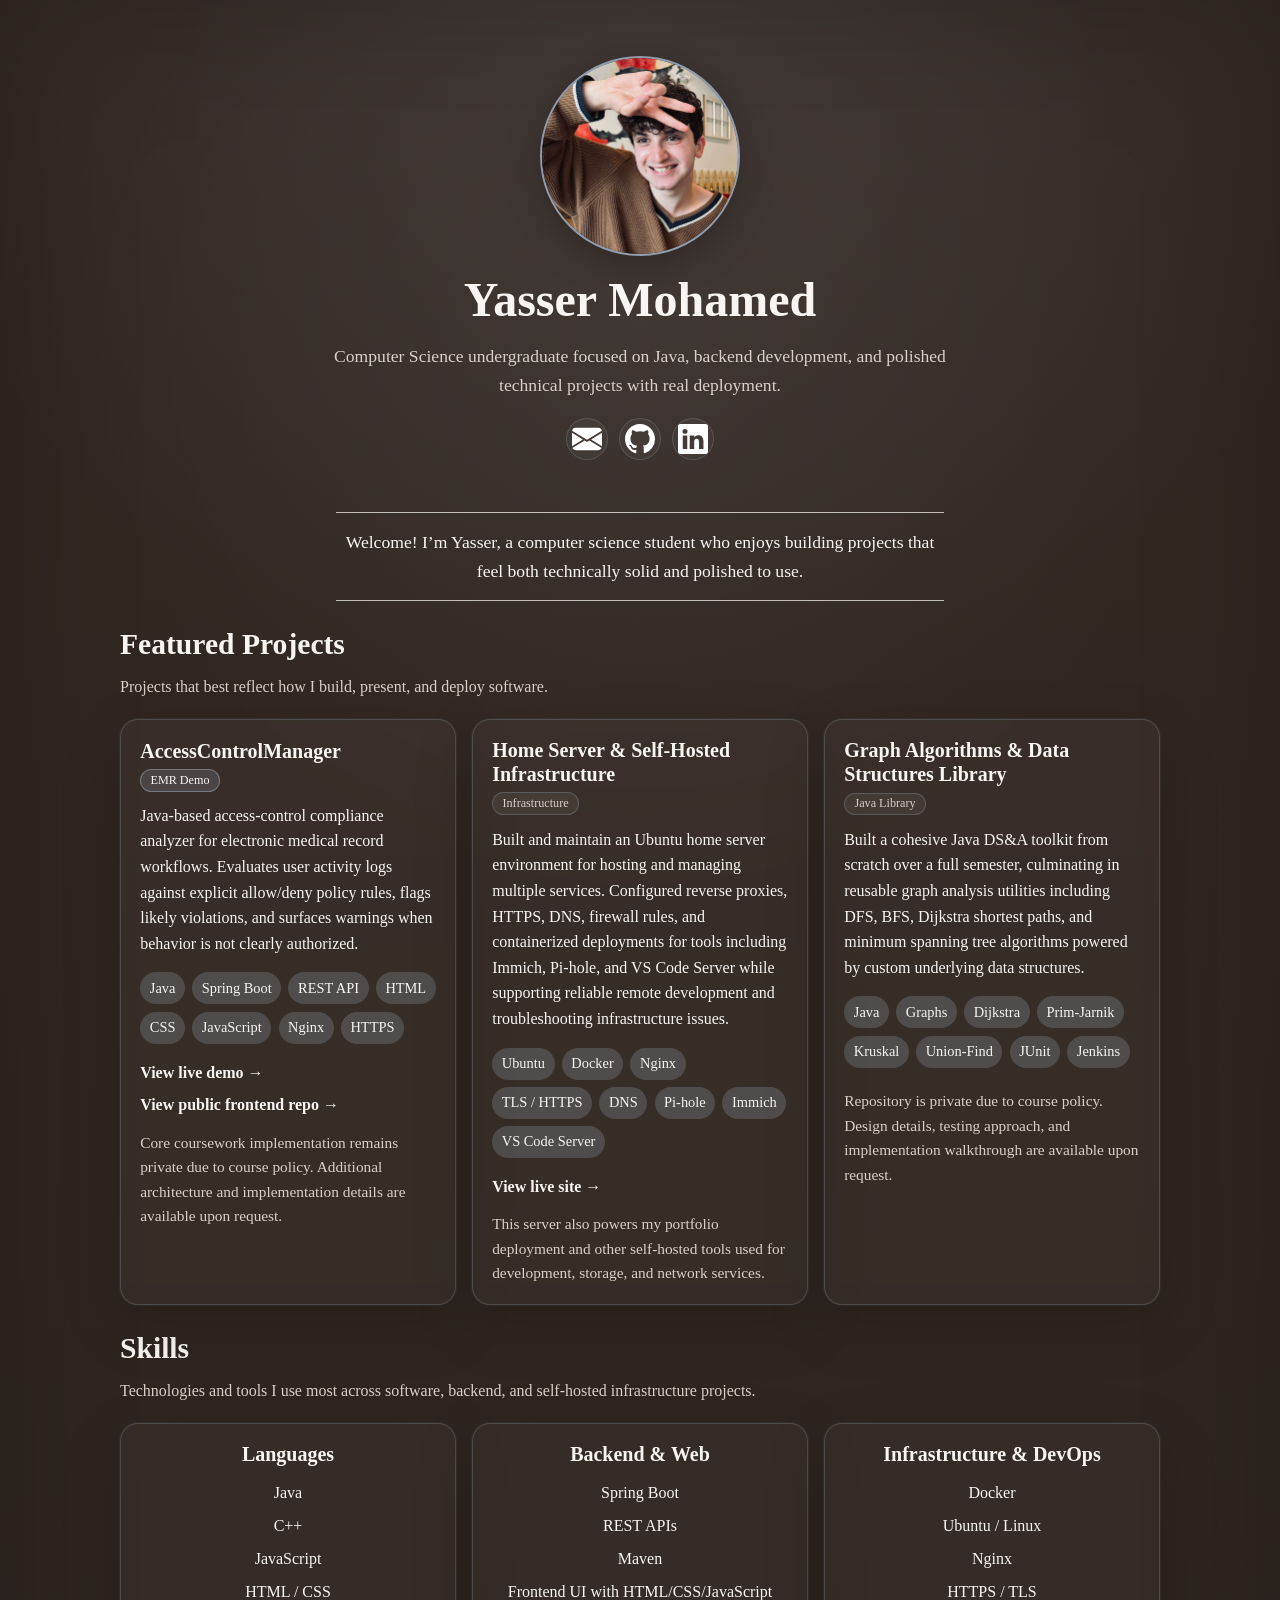
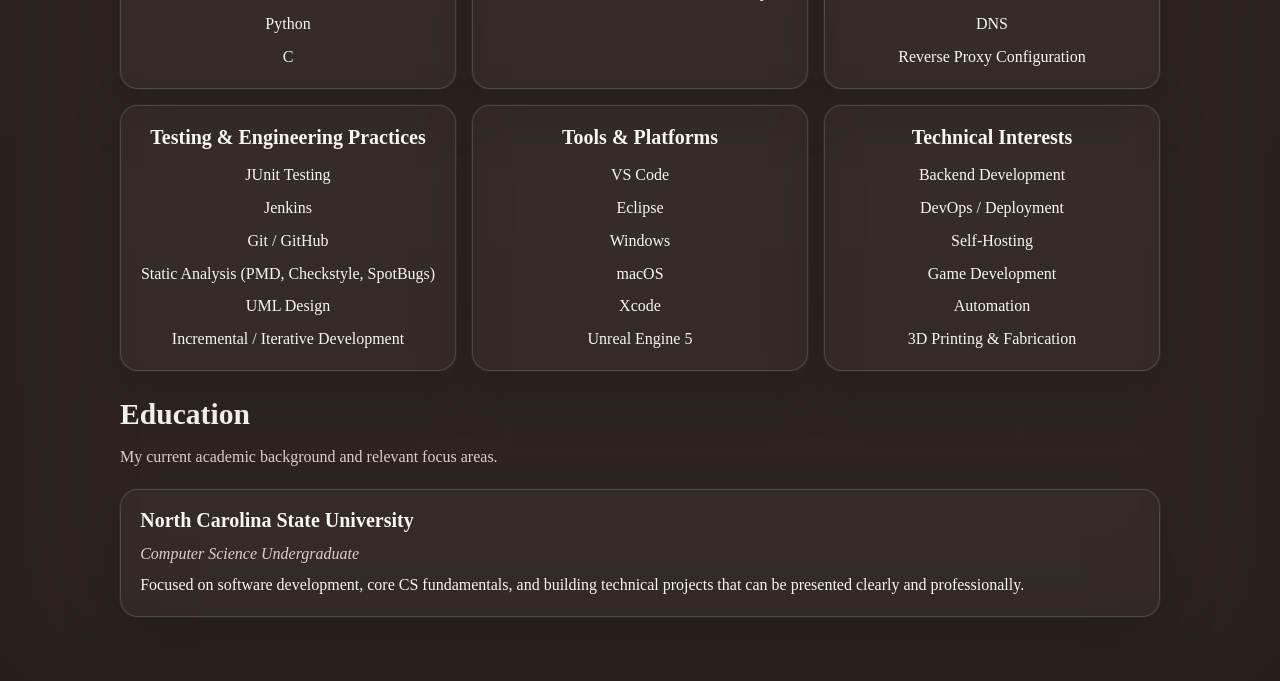
==== commit ba258b7c: "feat(skills): replace skills section with categorized cards and remove phone contact" ====
--- a/index.html
+++ b/index.html
@@ -35,7 +35,13 @@
                 height="30"
               />
             </a>
-            <a href="https://github.com/fxasser" aria-label="GitHub">
+
+            <a
+              href="https://github.com/fxasser"
+              aria-label="GitHub"
+              target="_blank"
+              rel="noopener noreferrer"
+            >
               <img
                 src="assets/icons/github.svg"
                 alt=""
@@ -43,20 +49,15 @@
                 height="30"
               />
             </a>
+
             <a
               href="https://www.linkedin.com/in/fxasser/"
               aria-label="LinkedIn"
+              target="_blank"
+              rel="noopener noreferrer"
             >
               <img
                 src="assets/icons/linkedin.svg"
-                alt=""
-                width="30"
-                height="30"
-              />
-            </a>
-            <a href="tel:919-756-0816" aria-label="Phone">
-              <img
-                src="assets/icons/telephone-fill.svg"
                 alt=""
                 width="30"
                 height="30"
@@ -97,10 +98,10 @@
                 </div>
 
                 <p>
-                  Java-based access-control compliance analyzer for electronic medical
-                  record workflows. Evaluates user activity logs against explicit
-                  allow/deny policy rules, flags likely violations, and surfaces warnings
-                  when behavior is not clearly authorized.
+                  Java-based access-control compliance analyzer for electronic
+                  medical record workflows. Evaluates user activity logs against
+                  explicit allow/deny policy rules, flags likely violations, and
+                  surfaces warnings when behavior is not clearly authorized.
                 </p>
 
                 <ul class="tag-list" aria-label="Project technologies">
@@ -130,8 +131,9 @@
                     View public frontend repo →
                   </a>
                   <p class="note">
-                    Core coursework implementation remains private due to course policy.
-                    Additional architecture and implementation details are available upon request.
+                    Core coursework implementation remains private due to course
+                    policy. Additional architecture and implementation details
+                    are available upon request.
                   </p>
                 </div>
               </article>
@@ -143,11 +145,12 @@
                 </div>
 
                 <p>
-                  Built and maintain an Ubuntu home server environment for hosting and
-                  managing multiple services. Configured reverse proxies, HTTPS, DNS,
-                  firewall rules, and containerized deployments for tools including
-                  Immich, Pi-hole, and VS Code Server while supporting reliable remote
-                  development and troubleshooting infrastructure issues.
+                  Built and maintain an Ubuntu home server environment for
+                  hosting and managing multiple services. Configured reverse
+                  proxies, HTTPS, DNS, firewall rules, and containerized
+                  deployments for tools including Immich, Pi-hole, and VS Code
+                  Server while supporting reliable remote development and
+                  troubleshooting infrastructure issues.
                 </p>
 
                 <ul class="tag-list" aria-label="Project technologies">
@@ -170,8 +173,9 @@
                     View live site →
                   </a>
                   <p class="note">
-                    This server also powers my portfolio deployment and other self-hosted
-                    tools used for development, storage, and network services.
+                    This server also powers my portfolio deployment and other
+                    self-hosted tools used for development, storage, and network
+                    services.
                   </p>
                 </div>
               </article>
@@ -183,10 +187,11 @@
                 </div>
 
                 <p>
-                  Built a cohesive Java DS&amp;A toolkit from scratch over a full semester,
-                  culminating in reusable graph analysis utilities including DFS, BFS,
-                  Dijkstra shortest paths, and minimum spanning tree algorithms powered by
-                  custom underlying data structures.
+                  Built a cohesive Java DS&amp;A toolkit from scratch over a full
+                  semester, culminating in reusable graph analysis utilities
+                  including DFS, BFS, Dijkstra shortest paths, and minimum
+                  spanning tree algorithms powered by custom underlying data
+                  structures.
                 </p>
 
                 <ul class="tag-list" aria-label="Project technologies">
@@ -202,12 +207,14 @@
 
                 <div class="card__links">
                   <p class="note">
-                    Repository is private due to course policy. Design details, testing
-                    approach, and implementation walkthrough are available upon request.
+                    Repository is private due to course policy. Design details,
+                    testing approach, and implementation walkthrough are
+                    available upon request.
                   </p>
                 </div>
               </article>
             </div>
+          </div>
         </section>
 
         <section class="section">
@@ -215,30 +222,80 @@
             <div class="section-heading">
               <h2>Skills</h2>
               <p>
-                Tools and technologies I am most comfortable building with right
-                now.
+                Technologies and tools I use most across software, backend, and
+                self-hosted infrastructure projects.
               </p>
             </div>
 
-            <div class="card-grid two-up">
-              <article class="card">
+            <div class="card-grid skills-grid">
+              <article class="card skill-card">
                 <h3>Languages</h3>
-                <ul class="simple-list">
-                  <li>Java</li>
-                  <li>C++</li>
-                  <li>JavaScript</li>
-                  <li>HTML / CSS</li>
-                </ul>
-              </article>
-
-              <article class="card">
-                <h3>Tools & Platforms</h3>
-                <ul class="simple-list">
-                  <li>Git / GitHub</li>
-                  <li>Docker</li>
-                  <li>Linux</li>
-                  <li>VS Code</li>
-                </ul>
+                <div class="skill-lines">
+                  <p>Java</p>
+                  <p>C++</p>
+                  <p>JavaScript</p>
+                  <p>HTML / CSS</p>
+                  <p>Python</p>
+                  <p>C</p>
+                </div>
+              </article>
+
+              <article class="card skill-card">
+                <h3>Backend &amp; Web</h3>
+                <div class="skill-lines">
+                  <p>Spring Boot</p>
+                  <p>REST APIs</p>
+                  <p>Maven</p>
+                  <p>Frontend UI with HTML/CSS/JavaScript</p>
+                </div>
+              </article>
+
+              <article class="card skill-card">
+                <h3>Infrastructure &amp; DevOps</h3>
+                <div class="skill-lines">
+                  <p>Docker</p>
+                  <p>Ubuntu / Linux</p>
+                  <p>Nginx</p>
+                  <p>HTTPS / TLS</p>
+                  <p>DNS</p>
+                  <p>Reverse Proxy Configuration</p>
+                </div>
+              </article>
+
+              <article class="card skill-card">
+                <h3>Testing &amp; Engineering Practices</h3>
+                <div class="skill-lines">
+                  <p>JUnit Testing</p>
+                  <p>Jenkins</p>
+                  <p>Git / GitHub</p>
+                  <p>Static Analysis (PMD, Checkstyle, SpotBugs)</p>
+                  <p>UML Design</p>
+                  <p>Incremental / Iterative Development</p>
+                </div>
+              </article>
+
+              <article class="card skill-card">
+                <h3>Tools &amp; Platforms</h3>
+                <div class="skill-lines">
+                  <p>VS Code</p>
+                  <p>Eclipse</p>
+                  <p>Windows</p>
+                  <p>macOS</p>
+                  <p>Xcode</p>
+                  <p>Unreal Engine 5</p>
+                </div>
+              </article>
+
+              <article class="card skill-card">
+                <h3>Technical Interests</h3>
+                <div class="skill-lines">
+                  <p>Backend Development</p>
+                  <p>DevOps / Deployment</p>
+                  <p>Self-Hosting</p>
+                  <p>Game Development</p>
+                  <p>Automation</p>
+                  <p>3D Printing &amp; Fabrication</p>
+                </div>
               </article>
             </div>
           </div>
--- a/css/styles.css
+++ b/css/styles.css
@@ -286,16 +286,42 @@
   font-size: 0.96rem;
 }
 
-/* ===== Skills / Education ===== */
-.simple-list {
-  margin: 0.6rem 0 0;
-  padding-left: 1.15rem;
-}
-
-.simple-list li + li {
-  margin-top: 0.32rem;
-}
-
+/* ===== Skills ===== */
+.skills-grid {
+  grid-template-columns: repeat(auto-fit, minmax(320px, 1fr));
+}
+
+.skill-card {
+  text-align: center;
+  transition:
+    border-color 0.18s ease,
+    background 0.18s ease,
+    box-shadow 0.18s ease;
+}
+
+.skill-card:hover {
+  border-color: rgba(189, 213, 239, 0.28);
+  background: rgba(255, 255, 255, 0.045);
+  box-shadow:
+    0 0 0 1px rgba(255, 255, 255, 0.05),
+    0 14px 34px rgba(0, 0, 0, 0.16);
+}
+
+.skill-card h3 {
+  margin-bottom: 0.8rem;
+}
+
+.skill-lines {
+  display: flex;
+  flex-direction: column;
+  gap: 0.45rem;
+}
+
+.skill-lines p {
+  margin: 0;
+}
+
+/* ===== Education ===== */
 .education-subtitle {
   color: var(--muted);
   font-style: italic;
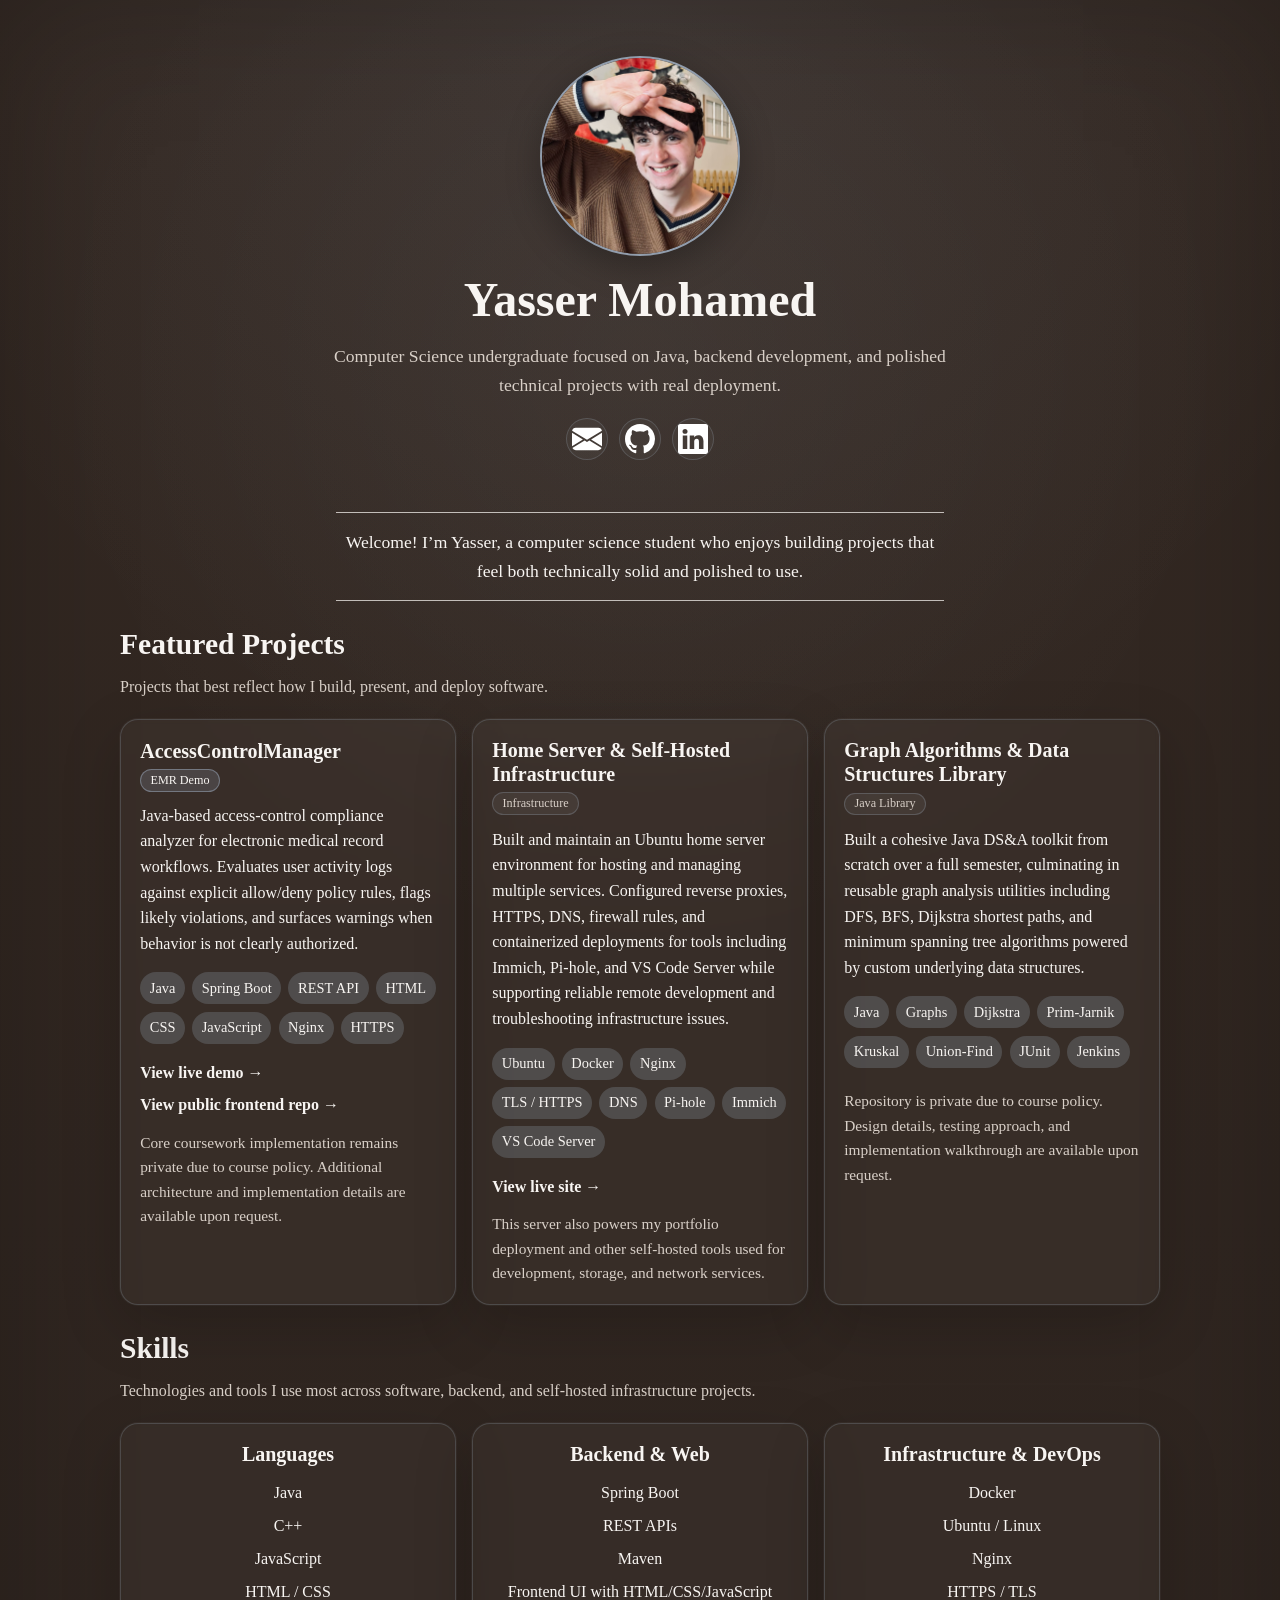
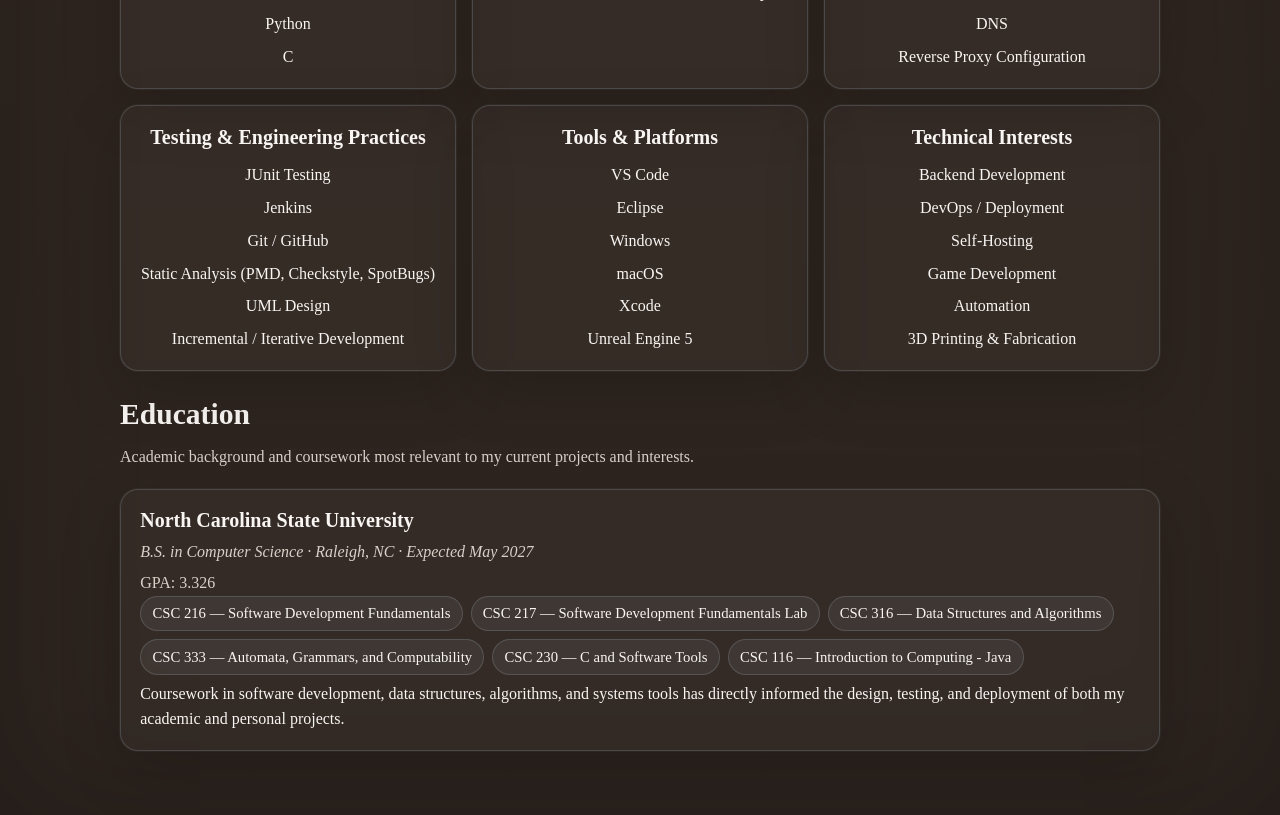
==== commit 1624aabd: "refactor(education): expand academic section with degree details and relevant coursework" ====
--- a/index.html
+++ b/index.html
@@ -305,16 +305,30 @@
           <div class="section__inner">
             <div class="section-heading">
               <h2>Education</h2>
-              <p>My current academic background and relevant focus areas.</p>
+              <p>Academic background and coursework most relevant to my current projects and interests.</p>
             </div>
 
             <article class="card education-card">
               <h3>North Carolina State University</h3>
-              <p class="education-subtitle">Computer Science Undergraduate</p>
-              <p>
-                Focused on software development, core CS fundamentals, and
-                building technical projects that can be presented clearly and
-                professionally.
+              <p class="education-subtitle">
+                B.S. in Computer Science · Raleigh, NC · Expected May 2027
+              </p>
+
+              <p class="education-meta">
+                GPA: 3.326
+              </p>
+
+              <div class="course-tags" aria-label="Relevant coursework">
+                <span>CSC 216 — Software Development Fundamentals</span>
+                <span>CSC 217 — Software Development Fundamentals Lab</span>
+                <span>CSC 316 — Data Structures and Algorithms</span>
+                <span>CSC 333 — Automata, Grammars, and Computability</span>
+                <span>CSC 230 — C and Software Tools</span>
+                <span>CSC 116 — Introduction to Computing - Java</span>
+              </div>
+
+              <p class="education-note">
+                Coursework in software development, data structures, algorithms, and systems tools has directly informed the design, testing, and deployment of both my academic and personal projects.
               </p>
             </article>
           </div>
--- a/css/styles.css
+++ b/css/styles.css
@@ -322,10 +322,52 @@
 }
 
 /* ===== Education ===== */
+.education-card {
+  text-align: left;
+}
+
+.education-card h3 {
+  margin-bottom: 0.35rem;
+}
+
 .education-subtitle {
   color: var(--muted);
   font-style: italic;
-  margin-top: -0.1rem;
+  margin: 0 0 0.35rem 0;
+}
+
+.education-meta {
+  margin: 0 0 1rem 0;
+  color: var(--muted);
+}
+
+.education-block {
+  margin-top: 1rem;
+}
+
+.education-block h4 {
+  margin: 0 0 0.65rem 0;
+  font-size: 1.02rem;
+}
+
+.course-tags {
+  display: flex;
+  flex-wrap: wrap;
+  gap: 0.5rem;
+}
+
+.course-tags span {
+  display: inline-block;
+  padding: 0.32rem 0.7rem;
+  border-radius: 999px;
+  background: rgba(255, 255, 255, 0.06);
+  border: 1px solid rgba(189, 213, 239, 0.18);
+  color: var(--text);
+  font-size: 0.92rem;
+}
+
+.education-note {
+  margin-top: 1rem;
 }
 
 /* ===== Responsive ===== */
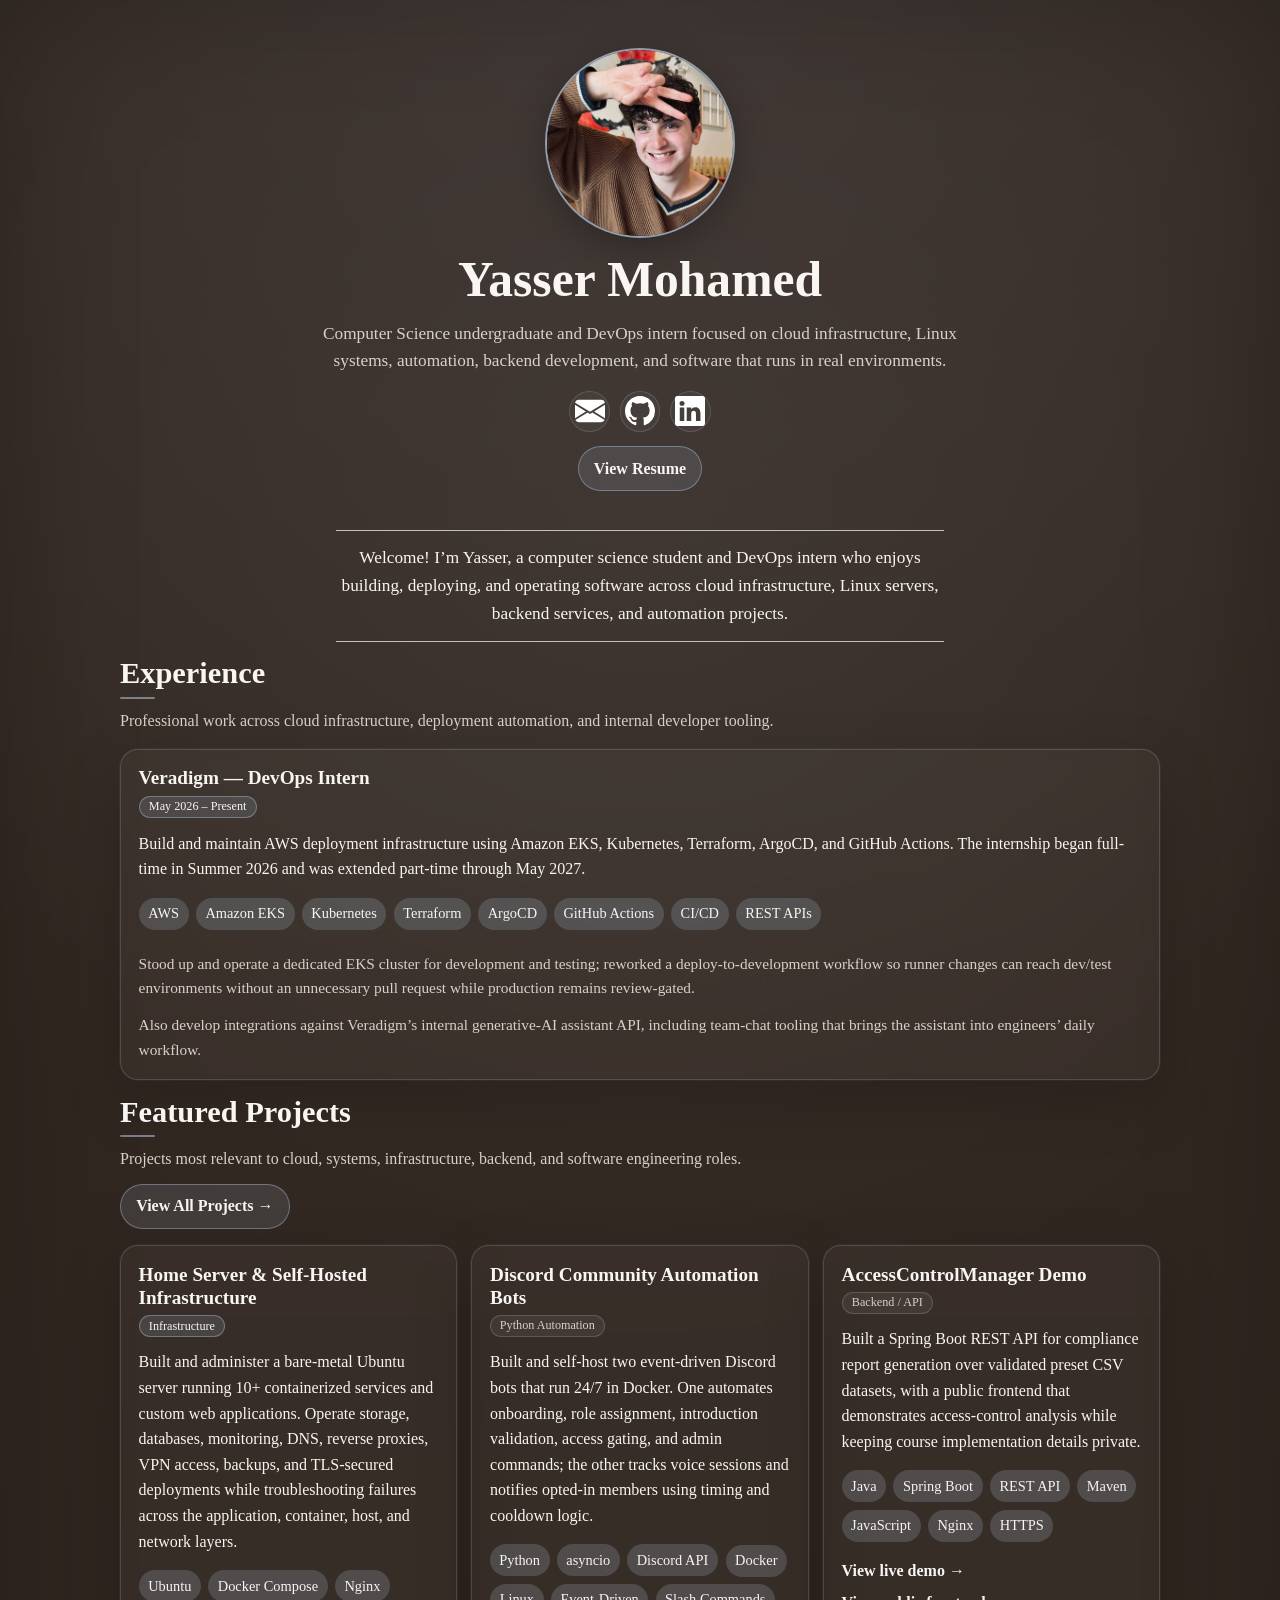
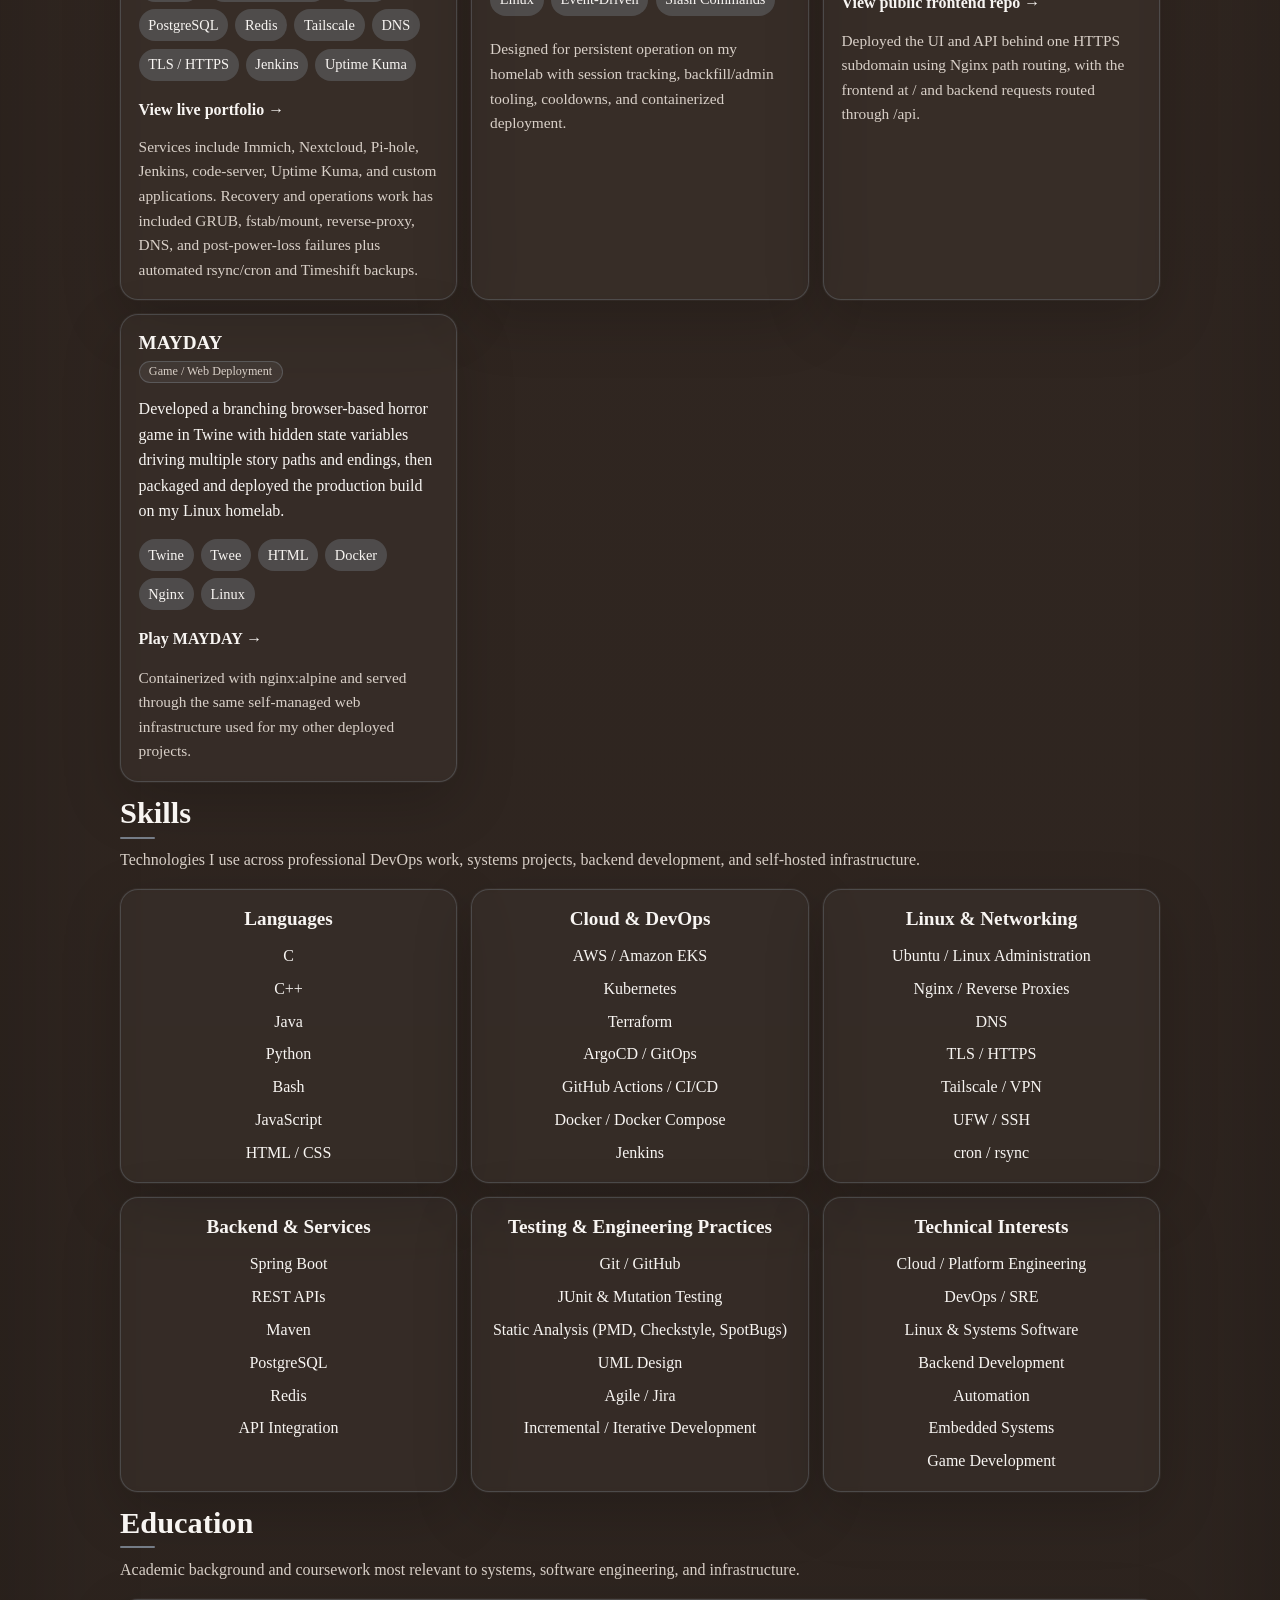
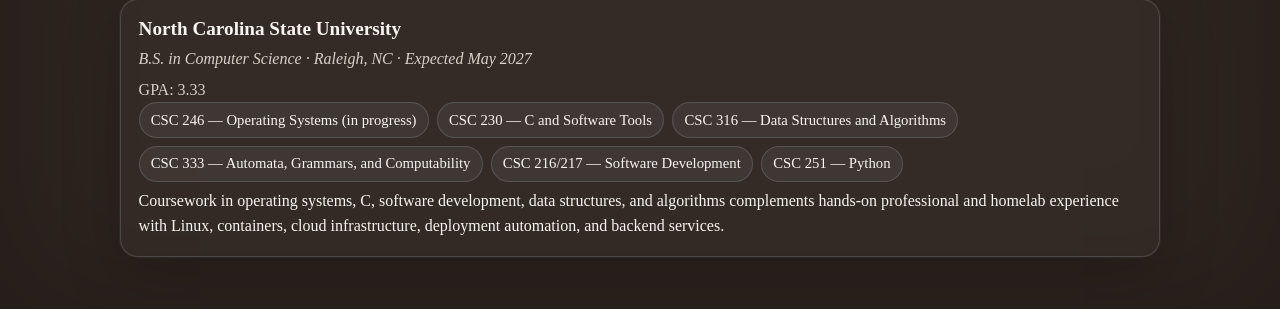
==== commit 116a3cdb: "Update portfolio for career fair with resume, experience, and projects" ====
--- a/index.html
+++ b/index.html
@@ -5,6 +5,42 @@
     <meta name="viewport" content="width=device-width, initial-scale=1.0" />
     <title>Yasser Mohamed | Portfolio</title>
     <link rel="stylesheet" href="css/styles.css" />
+
+    <style>
+      .hero__actions {
+        display: flex;
+        justify-content: center;
+        margin-top: 0.9rem;
+      }
+
+      .portfolio-cta {
+        display: inline-flex;
+        align-items: center;
+        justify-content: center;
+        width: fit-content;
+        padding: 0.55rem 0.95rem;
+        border: 1px solid rgba(189, 213, 239, 0.38);
+        border-radius: 999px;
+        background: rgba(189, 213, 239, 0.12);
+        color: var(--text);
+        font-weight: 600;
+        transition:
+          transform 0.16s ease,
+          border-color 0.16s ease,
+          background 0.16s ease;
+      }
+
+      .portfolio-cta:hover {
+        transform: translateY(-1px);
+        border-color: rgba(189, 213, 239, 0.62);
+        background: rgba(189, 213, 239, 0.18);
+        color: var(--text);
+      }
+
+      .section-link--cta {
+        margin-top: 0.75rem !important;
+      }
+    </style>
     <script src="js/script.js" defer></script>
   </head>
   <body>
@@ -18,14 +54,13 @@
             width="200"
             height="200"
           />
-
           <h1>Yasser Mohamed</h1>
 
           <p class="hero__tagline">
-            Computer Science undergraduate focused on Java, backend
-            development, and polished technical projects with real deployment.
+            Computer Science undergraduate and DevOps intern focused on cloud
+            infrastructure, Linux systems, automation, backend development, and
+            software that runs in real environments.
           </p>
-
           <div class="icons" aria-label="Social links">
             <a href="mailto:fxassermohamed@gmail.com" aria-label="Email">
               <img
@@ -35,7 +70,6 @@
                 height="30"
               />
             </a>
-
             <a
               href="https://github.com/fxasser"
               aria-label="GitHub"
@@ -49,7 +83,6 @@
                 height="30"
               />
             </a>
-
             <a
               href="https://www.linkedin.com/in/fxasser/"
               aria-label="LinkedIn"
@@ -64,6 +97,16 @@
               />
             </a>
           </div>
+          <div class="hero__actions">
+            <a
+              class="portfolio-cta"
+              href="assets/Yasser-Mohamed-Resume.pdf"
+              target="_blank"
+              rel="noopener noreferrer"
+            >
+              View Resume
+            </a>
+          </div>
         </div>
       </header>
 
@@ -72,11 +115,63 @@
           <div class="section__inner narrow">
             <hr class="section-rule" />
             <p class="intro-text">
-              Welcome! I’m Yasser, a computer science student who enjoys
-              building projects that feel both technically solid and polished to
-              use.
+              Welcome! I’m Yasser, a computer science student and DevOps intern
+              who enjoys building, deploying, and operating software across
+              cloud infrastructure, Linux servers, backend services, and
+              automation projects.
             </p>
             <hr class="section-rule" />
+          </div>
+        </section>
+
+        <section class="section">
+          <div class="section__inner">
+            <div class="section-heading">
+              <h2>Experience</h2>
+              <p>
+                Professional work across cloud infrastructure, deployment
+                automation, and internal developer tooling.
+              </p>
+            </div>
+
+            <div class="card-grid">
+              <article class="card project-card">
+                <div class="card__top">
+                  <h3>Veradigm — DevOps Intern</h3>
+                  <span class="badge badge--featured">May 2026 – Present</span>
+                </div>
+                <p>
+                  Build and maintain AWS deployment infrastructure using Amazon
+                  EKS, Kubernetes, Terraform, ArgoCD, and GitHub Actions. The
+                  internship began full-time in Summer 2026 and was extended
+                  part-time through May 2027.
+                </p>
+                <ul class="tag-list" aria-label="Internship technologies">
+                  <li>AWS</li>
+                  <li>Amazon EKS</li>
+                  <li>Kubernetes</li>
+                  <li>Terraform</li>
+                  <li>ArgoCD</li>
+                  <li>GitHub Actions</li>
+                  <li>CI/CD</li>
+                  <li>REST APIs</li>
+                </ul>
+                <div class="card__links">
+                  <p class="note">
+                    Stood up and operate a dedicated EKS cluster for development
+                    and testing; reworked a deploy-to-development workflow so
+                    runner changes can reach dev/test environments without an
+                    unnecessary pull request while production remains
+                    review-gated.
+                  </p>
+                  <p class="note">
+                    Also develop integrations against Veradigm’s internal
+                    generative-AI assistant API, including team-chat tooling
+                    that brings the assistant into engineers’ daily workflow.
+                  </p>
+                </div>
+              </article>
+            </div>
           </div>
         </section>
 
@@ -85,36 +180,110 @@
             <div class="section-heading">
               <h2>Featured Projects</h2>
               <p>
-                Projects that best reflect how I build, present, and deploy
-                software.
+                Projects most relevant to cloud, systems, infrastructure,
+                backend, and software engineering roles.
+              </p>
+              <p class="section-link section-link--cta">
+                <a class="portfolio-cta" href="projects.html">
+                  View All Projects →
+                </a>
               </p>
             </div>
 
             <div class="card-grid">
               <article class="card project-card">
                 <div class="card__top">
-                  <h3>AccessControlManager</h3>
-                  <span class="badge badge--featured">EMR Demo</span>
-                </div>
-
+                  <h3>Home Server &amp; Self-Hosted Infrastructure</h3>
+                  <span class="badge badge--featured">Infrastructure</span>
+                </div>
                 <p>
-                  Java-based access-control compliance analyzer for electronic
-                  medical record workflows. Evaluates user activity logs against
-                  explicit allow/deny policy rules, flags likely violations, and
-                  surfaces warnings when behavior is not clearly authorized.
+                  Built and administer a bare-metal Ubuntu server running 10+
+                  containerized services and custom web applications. Operate
+                  storage, databases, monitoring, DNS, reverse proxies, VPN
+                  access, backups, and TLS-secured deployments while
+                  troubleshooting failures across the application, container,
+                  host, and network layers.
                 </p>
-
+                <ul class="tag-list" aria-label="Project technologies">
+                  <li>Ubuntu</li>
+                  <li>Docker Compose</li>
+                  <li>Nginx</li>
+                  <li>PostgreSQL</li>
+                  <li>Redis</li>
+                  <li>Tailscale</li>
+                  <li>DNS</li>
+                  <li>TLS / HTTPS</li>
+                  <li>Jenkins</li>
+                  <li>Uptime Kuma</li>
+                </ul>
+                <div class="card__links">
+                  <a
+                    href="https://fxasser.com"
+                    target="_blank"
+                    rel="noopener noreferrer"
+                  >
+                    View live portfolio →
+                  </a>
+                  <p class="note">
+                    Services include Immich, Nextcloud, Pi-hole, Jenkins,
+                    code-server, Uptime Kuma, and custom applications. Recovery
+                    and operations work has included GRUB, fstab/mount,
+                    reverse-proxy, DNS, and post-power-loss failures plus
+                    automated rsync/cron and Timeshift backups.
+                  </p>
+                </div>
+              </article>
+
+              <article class="card project-card">
+                <div class="card__top">
+                  <h3>Discord Community Automation Bots</h3>
+                  <span class="badge">Python Automation</span>
+                </div>
+                <p>
+                  Built and self-host two event-driven Discord bots that run
+                  24/7 in Docker. One automates onboarding, role assignment,
+                  introduction validation, access gating, and admin commands;
+                  the other tracks voice sessions and notifies opted-in members
+                  using timing and cooldown logic.
+                </p>
+                <ul class="tag-list" aria-label="Project technologies">
+                  <li>Python</li>
+                  <li>asyncio</li>
+                  <li>Discord API</li>
+                  <li>Docker</li>
+                  <li>Linux</li>
+                  <li>Event-Driven</li>
+                  <li>Slash Commands</li>
+                </ul>
+                <div class="card__links">
+                  <p class="note">
+                    Designed for persistent operation on my homelab with
+                    session tracking, backfill/admin tooling, cooldowns, and
+                    containerized deployment.
+                  </p>
+                </div>
+              </article>
+
+              <article class="card project-card">
+                <div class="card__top">
+                  <h3>AccessControlManager Demo</h3>
+                  <span class="badge">Backend / API</span>
+                </div>
+                <p>
+                  Built a Spring Boot REST API for compliance report generation
+                  over validated preset CSV datasets, with a public frontend
+                  that demonstrates access-control analysis while keeping
+                  course implementation details private.
+                </p>
                 <ul class="tag-list" aria-label="Project technologies">
                   <li>Java</li>
                   <li>Spring Boot</li>
                   <li>REST API</li>
-                  <li>HTML</li>
-                  <li>CSS</li>
+                  <li>Maven</li>
                   <li>JavaScript</li>
                   <li>Nginx</li>
                   <li>HTTPS</li>
                 </ul>
-
                 <div class="card__links">
                   <a
                     href="https://accesscontrolmanager.fxasser.com/"
@@ -131,85 +300,44 @@
                     View public frontend repo →
                   </a>
                   <p class="note">
-                    Core coursework implementation remains private due to course
-                    policy. Additional architecture and implementation details
-                    are available upon request.
+                    Deployed the UI and API behind one HTTPS subdomain using
+                    Nginx path routing, with the frontend at / and backend
+                    requests routed through /api.
                   </p>
                 </div>
               </article>
 
               <article class="card project-card">
                 <div class="card__top">
-                  <h3>Home Server &amp; Self-Hosted Infrastructure</h3>
-                  <span class="badge">Infrastructure</span>
-                </div>
-
+                  <h3>MAYDAY</h3>
+                  <span class="badge">Game / Web Deployment</span>
+                </div>
                 <p>
-                  Built and maintain an Ubuntu home server environment for
-                  hosting and managing multiple services. Configured reverse
-                  proxies, HTTPS, DNS, firewall rules, and containerized
-                  deployments for tools including Immich, Pi-hole, and VS Code
-                  Server while supporting reliable remote development and
-                  troubleshooting infrastructure issues.
+                  Developed a branching browser-based horror game in Twine with
+                  hidden state variables driving multiple story paths and
+                  endings, then packaged and deployed the production build on
+                  my Linux homelab.
                 </p>
-
                 <ul class="tag-list" aria-label="Project technologies">
-                  <li>Ubuntu</li>
+                  <li>Twine</li>
+                  <li>Twee</li>
+                  <li>HTML</li>
                   <li>Docker</li>
                   <li>Nginx</li>
-                  <li>TLS / HTTPS</li>
-                  <li>DNS</li>
-                  <li>Pi-hole</li>
-                  <li>Immich</li>
-                  <li>VS Code Server</li>
+                  <li>Linux</li>
                 </ul>
-
                 <div class="card__links">
                   <a
-                    href="https://fxasser.com"
+                    href="https://mayday.fxasser.com"
                     target="_blank"
                     rel="noopener noreferrer"
                   >
-                    View live site →
+                    Play MAYDAY →
                   </a>
                   <p class="note">
-                    This server also powers my portfolio deployment and other
-                    self-hosted tools used for development, storage, and network
-                    services.
-                  </p>
-                </div>
-              </article>
-
-              <article class="card project-card">
-                <div class="card__top">
-                  <h3>Graph Algorithms &amp; Data Structures Library</h3>
-                  <span class="badge">Java Library</span>
-                </div>
-
-                <p>
-                  Built a cohesive Java DS&amp;A toolkit from scratch over a full
-                  semester, culminating in reusable graph analysis utilities
-                  including DFS, BFS, Dijkstra shortest paths, and minimum
-                  spanning tree algorithms powered by custom underlying data
-                  structures.
-                </p>
-
-                <ul class="tag-list" aria-label="Project technologies">
-                  <li>Java</li>
-                  <li>Graphs</li>
-                  <li>Dijkstra</li>
-                  <li>Prim-Jarnik</li>
-                  <li>Kruskal</li>
-                  <li>Union-Find</li>
-                  <li>JUnit</li>
-                  <li>Jenkins</li>
-                </ul>
-
-                <div class="card__links">
-                  <p class="note">
-                    Repository is private due to course policy. Design details,
-                    testing approach, and implementation walkthrough are
-                    available upon request.
+                    Containerized with nginx:alpine and served through the same
+                    self-managed web infrastructure used for my other deployed
+                    projects.
                   </p>
                 </div>
               </article>
@@ -222,8 +350,8 @@
             <div class="section-heading">
               <h2>Skills</h2>
               <p>
-                Technologies and tools I use most across software, backend, and
-                self-hosted infrastructure projects.
+                Technologies I use across professional DevOps work, systems
+                projects, backend development, and self-hosted infrastructure.
               </p>
             </div>
 
@@ -231,70 +359,76 @@
               <article class="card skill-card">
                 <h3>Languages</h3>
                 <div class="skill-lines">
+                  <p>C</p>
+                  <p>C++</p>
                   <p>Java</p>
-                  <p>C++</p>
+                  <p>Python</p>
+                  <p>Bash</p>
                   <p>JavaScript</p>
                   <p>HTML / CSS</p>
-                  <p>Python</p>
-                  <p>C</p>
-                </div>
-              </article>
-
-              <article class="card skill-card">
-                <h3>Backend &amp; Web</h3>
+                </div>
+              </article>
+
+              <article class="card skill-card">
+                <h3>Cloud &amp; DevOps</h3>
+                <div class="skill-lines">
+                  <p>AWS / Amazon EKS</p>
+                  <p>Kubernetes</p>
+                  <p>Terraform</p>
+                  <p>ArgoCD / GitOps</p>
+                  <p>GitHub Actions / CI/CD</p>
+                  <p>Docker / Docker Compose</p>
+                  <p>Jenkins</p>
+                </div>
+              </article>
+
+              <article class="card skill-card">
+                <h3>Linux &amp; Networking</h3>
+                <div class="skill-lines">
+                  <p>Ubuntu / Linux Administration</p>
+                  <p>Nginx / Reverse Proxies</p>
+                  <p>DNS</p>
+                  <p>TLS / HTTPS</p>
+                  <p>Tailscale / VPN</p>
+                  <p>UFW / SSH</p>
+                  <p>cron / rsync</p>
+                </div>
+              </article>
+
+              <article class="card skill-card">
+                <h3>Backend &amp; Services</h3>
                 <div class="skill-lines">
                   <p>Spring Boot</p>
                   <p>REST APIs</p>
                   <p>Maven</p>
-                  <p>Frontend UI with HTML/CSS/JavaScript</p>
-                </div>
-              </article>
-
-              <article class="card skill-card">
-                <h3>Infrastructure &amp; DevOps</h3>
-                <div class="skill-lines">
-                  <p>Docker</p>
-                  <p>Ubuntu / Linux</p>
-                  <p>Nginx</p>
-                  <p>HTTPS / TLS</p>
-                  <p>DNS</p>
-                  <p>Reverse Proxy Configuration</p>
+                  <p>PostgreSQL</p>
+                  <p>Redis</p>
+                  <p>API Integration</p>
                 </div>
               </article>
 
               <article class="card skill-card">
                 <h3>Testing &amp; Engineering Practices</h3>
                 <div class="skill-lines">
-                  <p>JUnit Testing</p>
-                  <p>Jenkins</p>
                   <p>Git / GitHub</p>
+                  <p>JUnit &amp; Mutation Testing</p>
                   <p>Static Analysis (PMD, Checkstyle, SpotBugs)</p>
                   <p>UML Design</p>
+                  <p>Agile / Jira</p>
                   <p>Incremental / Iterative Development</p>
                 </div>
               </article>
 
               <article class="card skill-card">
-                <h3>Tools &amp; Platforms</h3>
-                <div class="skill-lines">
-                  <p>VS Code</p>
-                  <p>Eclipse</p>
-                  <p>Windows</p>
-                  <p>macOS</p>
-                  <p>Xcode</p>
-                  <p>Unreal Engine 5</p>
-                </div>
-              </article>
-
-              <article class="card skill-card">
                 <h3>Technical Interests</h3>
                 <div class="skill-lines">
+                  <p>Cloud / Platform Engineering</p>
+                  <p>DevOps / SRE</p>
+                  <p>Linux &amp; Systems Software</p>
                   <p>Backend Development</p>
-                  <p>DevOps / Deployment</p>
-                  <p>Self-Hosting</p>
+                  <p>Automation</p>
+                  <p>Embedded Systems</p>
                   <p>Game Development</p>
-                  <p>Automation</p>
-                  <p>3D Printing &amp; Fabrication</p>
                 </div>
               </article>
             </div>
@@ -305,7 +439,10 @@
           <div class="section__inner">
             <div class="section-heading">
               <h2>Education</h2>
-              <p>Academic background and coursework most relevant to my current projects and interests.</p>
+              <p>
+                Academic background and coursework most relevant to systems,
+                software engineering, and infrastructure.
+              </p>
             </div>
 
             <article class="card education-card">
@@ -315,20 +452,23 @@
               </p>
 
               <p class="education-meta">
-                GPA: 3.326
+                GPA: 3.33
               </p>
 
               <div class="course-tags" aria-label="Relevant coursework">
-                <span>CSC 216 — Software Development Fundamentals</span>
-                <span>CSC 217 — Software Development Fundamentals Lab</span>
+                <span>CSC 246 — Operating Systems (in progress)</span>
+                <span>CSC 230 — C and Software Tools</span>
                 <span>CSC 316 — Data Structures and Algorithms</span>
                 <span>CSC 333 — Automata, Grammars, and Computability</span>
-                <span>CSC 230 — C and Software Tools</span>
-                <span>CSC 116 — Introduction to Computing - Java</span>
+                <span>CSC 216/217 — Software Development</span>
+                <span>CSC 251 — Python</span>
               </div>
 
               <p class="education-note">
-                Coursework in software development, data structures, algorithms, and systems tools has directly informed the design, testing, and deployment of both my academic and personal projects.
+                Coursework in operating systems, C, software development, data
+                structures, and algorithms complements hands-on professional
+                and homelab experience with Linux, containers, cloud
+                infrastructure, deployment automation, and backend services.
               </p>
             </article>
           </div>
@@ -336,4 +476,4 @@
       </main>
     </div>
   </body>
-</html>+</html>
--- a/css/styles.css
+++ b/css/styles.css
@@ -55,7 +55,7 @@
 
 /* ===== Hero ===== */
 .hero {
-  padding: 3.5rem 1.25rem 2rem;
+  padding: 3rem 1.25rem 1.5rem;
 }
 
 .hero__content {
@@ -65,9 +65,9 @@
 }
 
 .hero__photo {
-  width: 200px;
-  height: 200px;
-  margin: 0 auto 1.1rem;
+  width: 190px;
+  height: 190px;
+  margin: 0 auto 1rem;
   border-radius: 50%;
   object-fit: cover;
   border: 2px solid rgba(189, 213, 239, 0.65);
@@ -76,15 +76,15 @@
 
 .hero h1 {
   margin: 0;
-  font-size: clamp(2.1rem, 4vw, 3rem);
-  line-height: 1.1;
+  font-size: clamp(2.2rem, 4vw, 3.1rem);
+  line-height: 1.05;
 }
 
 .hero__tagline {
   max-width: 42rem;
-  margin: 1rem auto 0;
-  color: var(--muted);
-  font-size: 1.1rem;
+  margin: 0.85rem auto 0;
+  color: var(--muted);
+  font-size: 1.08rem;
 }
 
 /* ===== Social Icons ===== */
@@ -92,38 +92,38 @@
   display: flex;
   justify-content: center;
   align-items: center;
-  gap: 0.65rem;
-  margin: 1.2rem auto 0;
+  gap: 0.6rem;
+  margin: 1rem auto 0;
 }
 
 .icons a {
   display: inline-flex;
   align-items: center;
   justify-content: center;
-  width: 2.65rem;
-  height: 2.65rem;
+  width: 2.55rem;
+  height: 2.55rem;
   border-radius: 999px;
   background: var(--panel);
   border: 1px solid rgba(189, 213, 239, 0.18);
   transition:
-    transform 0.18s ease,
-    border-color 0.18s ease,
-    background 0.18s ease;
+    transform 0.16s ease,
+    border-color 0.16s ease,
+    background 0.16s ease;
 }
 
 .icons a:hover {
-  transform: translateY(-2px);
-  border-color: rgba(189, 213, 239, 0.45);
+  transform: translateY(-1px);
+  border-color: rgba(189, 213, 239, 0.4);
   background: var(--panel-strong);
 }
 
 /* ===== Main Layout ===== */
 .main-content {
-  padding: 0 1.25rem 4rem;
+  padding: 0 1.25rem 3.25rem;
 }
 
 .section {
-  margin-top: 1.25rem;
+  margin-top: 0.9rem;
 }
 
 .section__inner {
@@ -136,12 +136,26 @@
 }
 
 .section-heading {
-  margin-bottom: 1.2rem;
+  margin-bottom: 1rem;
 }
 
 .section-heading h2 {
   margin: 0;
-  font-size: 1.85rem;
+  font-size: 1.9rem;
+  line-height: 1.15;
+  position: relative;
+  display: inline-block;
+  padding-bottom: 0.2rem;
+}
+
+.section-heading h2::after {
+  content: "";
+  display: block;
+  width: 2.2rem;
+  height: 2px;
+  margin-top: 0.35rem;
+  background: rgba(189, 213, 239, 0.5);
+  border-radius: 999px;
 }
 
 .section-heading p {
@@ -154,12 +168,12 @@
 .intro-text {
   margin: 0;
   text-align: center;
-  font-size: 1.1rem;
+  font-size: 1.08rem;
   color: var(--text);
 }
 
 .section-rule {
-  margin: 0.95rem auto;
+  margin: 0.85rem auto;
   border: 0;
   border-top: 1px solid rgba(248, 245, 242, 0.72);
 }
@@ -167,8 +181,8 @@
 /* ===== Shared Cards ===== */
 .card-grid {
   display: grid;
-  gap: 1rem;
-  grid-template-columns: repeat(auto-fit, minmax(260px, 1fr));
+  gap: 0.9rem;
+  grid-template-columns: repeat(auto-fit, minmax(320px, 1fr));
 }
 
 .card-grid.two-up {
@@ -179,15 +193,15 @@
   background: var(--panel);
   border: 1px solid rgba(189, 213, 239, 0.18);
   border-radius: 18px;
-  padding: 1.15rem 1.2rem;
+  padding: 1.05rem 1.1rem;
   box-shadow: var(--shadow-soft);
   backdrop-filter: blur(2px);
 }
 
 .card h3 {
   margin: 0 0 0.45rem;
-  font-size: 1.25rem;
-  line-height: 1.25;
+  font-size: 1.2rem;
+  line-height: 1.22;
 }
 
 .card p {
@@ -229,17 +243,17 @@
 /* ===== Project Cards ===== */
 .project-card {
   transition:
-    transform 0.18s ease,
-    border-color 0.18s ease,
-    box-shadow 0.18s ease,
-    background 0.18s ease;
+    transform 0.16s ease,
+    border-color 0.16s ease,
+    box-shadow 0.16s ease,
+    background 0.16s ease;
 }
 
 .project-card:hover {
-  transform: translateY(-4px);
-  border-color: rgba(189, 213, 239, 0.35);
-  box-shadow: 0 18px 40px rgba(0, 0, 0, 0.22);
-  background: rgba(255, 255, 255, 0.05);
+  transform: translateY(-2px);
+  border-color: rgba(189, 213, 239, 0.3);
+  box-shadow: 0 14px 30px rgba(0, 0, 0, 0.18);
+  background: rgba(255, 255, 255, 0.045);
 }
 
 /* Pills for project status/type */
@@ -294,36 +308,52 @@
 .skill-card {
   text-align: center;
   transition:
+    transform 0.18s ease,
     border-color 0.18s ease,
     background 0.18s ease,
     box-shadow 0.18s ease;
 }
 
 .skill-card:hover {
+  transform: translateY(-1px);
+  border-color: rgba(189, 213, 239, 0.3);
+  background: rgba(255, 255, 255, 0.048);
+  box-shadow:
+    0 0 0 1px rgba(255, 255, 255, 0.05),
+    0 12px 26px rgba(0, 0, 0, 0.14);
+}
+
+.skill-card h3 {
+  margin-bottom: 0.8rem;
+}
+
+.skill-lines {
+  display: flex;
+  flex-direction: column;
+  gap: 0.45rem;
+}
+
+.skill-lines p {
+  margin: 0;
+}
+
+/* ===== Education ===== */
+.education-card {
+  text-align: left;
+  transition:
+    transform 0.18s ease,
+    border-color 0.18s ease,
+    background 0.18s ease,
+    box-shadow 0.18s ease;
+}
+
+.education-card:hover {
+  transform: translateY(-1px);
   border-color: rgba(189, 213, 239, 0.28);
   background: rgba(255, 255, 255, 0.045);
   box-shadow:
     0 0 0 1px rgba(255, 255, 255, 0.05),
-    0 14px 34px rgba(0, 0, 0, 0.16);
-}
-
-.skill-card h3 {
-  margin-bottom: 0.8rem;
-}
-
-.skill-lines {
-  display: flex;
-  flex-direction: column;
-  gap: 0.45rem;
-}
-
-.skill-lines p {
-  margin: 0;
-}
-
-/* ===== Education ===== */
-.education-card {
-  text-align: left;
+    0 12px 26px rgba(0, 0, 0, 0.13);
 }
 
 .education-card h3 {
@@ -380,4 +410,17 @@
     width: 170px;
     height: 170px;
   }
+}
+
+/* ===== Subpage Hero ===== */
+.hero--subpage {
+  padding-bottom: 1.2rem;
+}
+
+.subpage-backlink {
+  margin-top: 1rem;
+}
+
+.subpage-backlink a {
+  font-weight: 600;
 }
